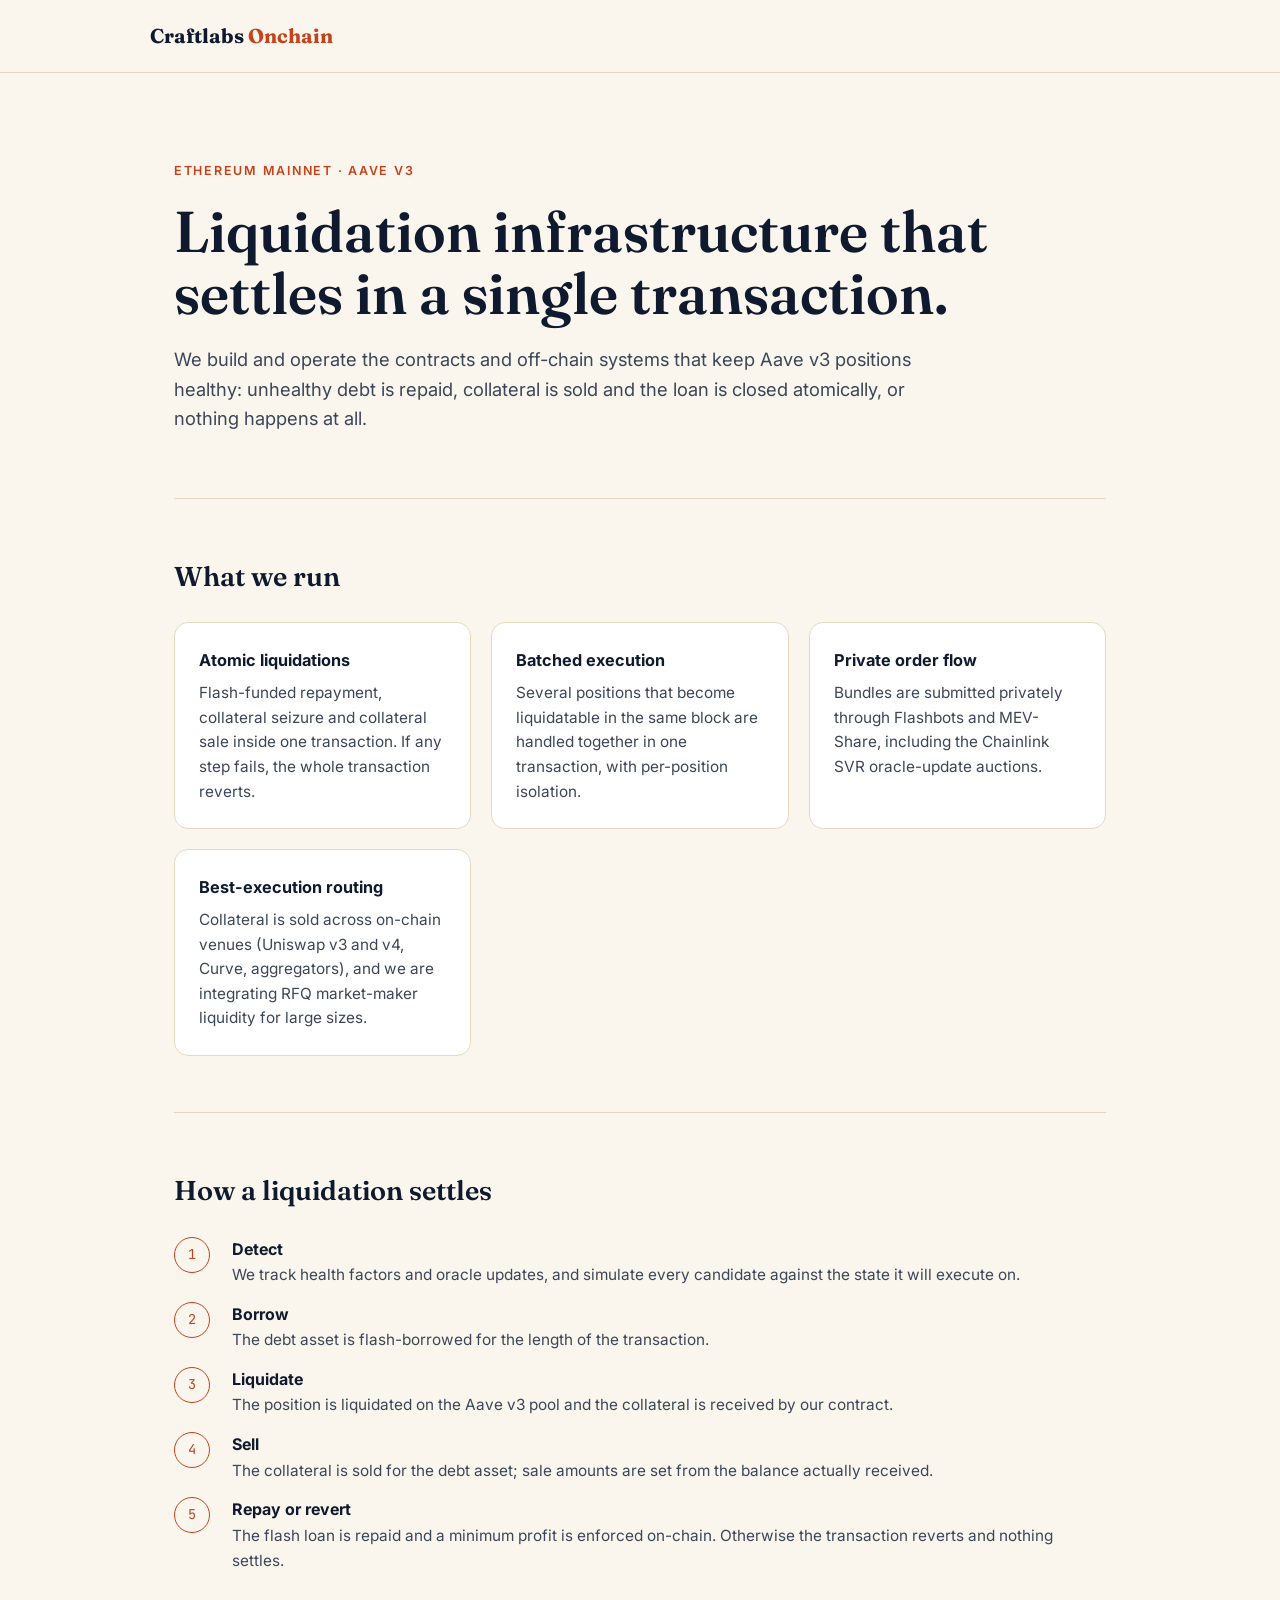
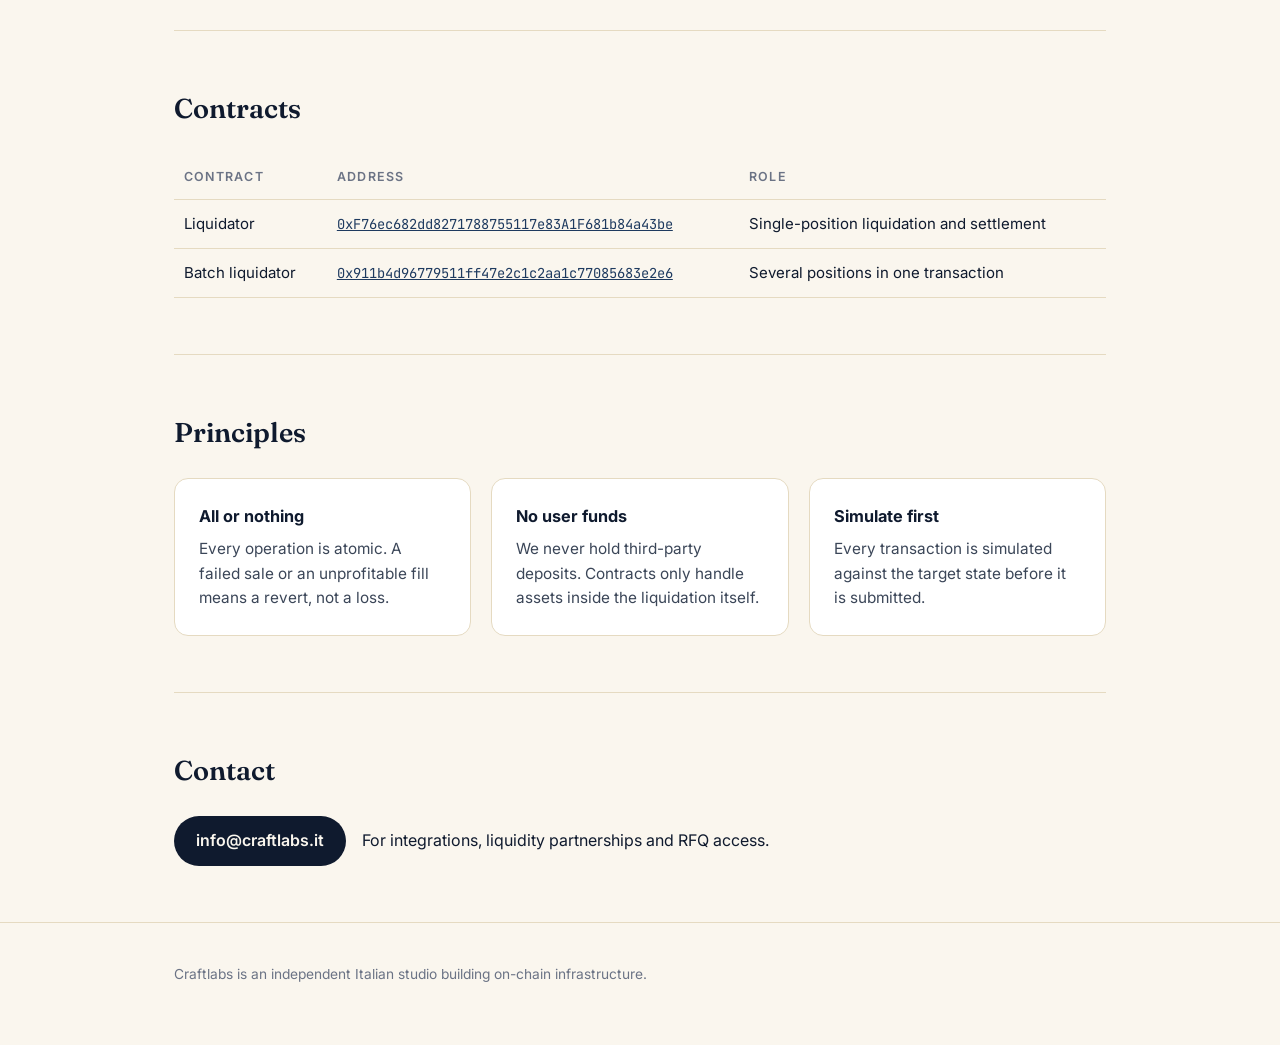
==== onchain.html @ bedc3680 "Craftlabs Onchain: sito dedicato all'infrastruttura di liquidazione Aave v3 Co-Authored-By: Claude O" ====
<!DOCTYPE html>
<html lang="en">
<head>
<meta charset="UTF-8">
<meta name="viewport" content="width=device-width, initial-scale=1.0">
<title>Craftlabs Onchain — Liquidation infrastructure on Ethereum</title>
<meta name="description" content="Craftlabs Onchain builds and operates atomic liquidation infrastructure for Aave v3 on Ethereum mainnet.">
<link rel="icon" type="image/svg+xml" href="data:image/svg+xml,<svg xmlns='http://www.w3.org/2000/svg' viewBox='0 0 100 100'><rect width='100' height='100' rx='22' fill='%230F1A2E'/></svg>">
<link rel="preconnect" href="https://fonts.googleapis.com">
<link rel="preconnect" href="https://fonts.gstatic.com" crossorigin>
<link href="https://fonts.googleapis.com/css2?family=Fraunces:opsz,wght@9..144,400;9..144,600;9..144,700&family=Inter:wght@400;500;600&family=JetBrains+Mono:wght@400;500&display=swap" rel="stylesheet">
<style>
  :root {
    --bg: #FAF6EE; --bg-soft: #F2EAD7; --surface: #FFFFFF; --ink: #0F1A2E; --ink-soft: #3B4658;
    --muted: #6B7385; --rust: #C5421B; --navy: #1E3A5F; --line: #E5DAC1;
    --serif: 'Fraunces', Georgia, serif; --sans: 'Inter', -apple-system, 'Segoe UI', sans-serif;
    --mono: 'JetBrains Mono', ui-monospace, monospace;
  }
  @media (prefers-color-scheme: dark) {
    :root:not([data-theme="light"]) {
      --bg: #0D1422; --bg-soft: #131C2E; --surface: #172236; --ink: #F2ECE0; --ink-soft: #C9C2B4;
      --muted: #8E97A8; --rust: #E2683F; --navy: #8FB0D9; --line: #26324A;
    }
  }
  :root[data-theme="dark"] {
    --bg: #0D1422; --bg-soft: #131C2E; --surface: #172236; --ink: #F2ECE0; --ink-soft: #C9C2B4;
    --muted: #8E97A8; --rust: #E2683F; --navy: #8FB0D9; --line: #26324A;
  }
  * { box-sizing: border-box; }
  body { margin: 0; background: var(--bg); color: var(--ink); font-family: var(--sans); line-height: 1.6; }
  a { color: var(--navy); }
  a:focus-visible { outline: 2px solid var(--rust); outline-offset: 3px; }
  .wrap { max-width: 980px; margin: 0 auto; padding: 0 24px; }
  header { border-bottom: 1px solid var(--line); }
  .bar { display: flex; justify-content: space-between; align-items: center; padding: 20px 0; }
  .brand { font-family: var(--serif); font-weight: 700; font-size: 1.25rem; color: var(--ink); text-decoration: none; }
  .brand span { color: var(--rust); }
  .bar a.home { font-size: .9rem; color: var(--muted); text-decoration: none; }
  .hero { padding: 88px 0 64px; display: grid; gap: 20px; }
  .eyebrow { font-size: .78rem; letter-spacing: .14em; text-transform: uppercase; color: var(--rust); font-weight: 600; }
  h1 { font-family: var(--serif); font-weight: 600; font-size: clamp(2.2rem, 5vw, 3.6rem); line-height: 1.08; margin: 0; text-wrap: balance; }
  .lede { font-size: 1.15rem; color: var(--ink-soft); max-width: 62ch; margin: 0; }
  section { padding: 56px 0; border-top: 1px solid var(--line); }
  h2 { font-family: var(--serif); font-weight: 600; font-size: 1.7rem; margin: 0 0 24px; text-wrap: balance; }
  .grid { display: grid; grid-template-columns: repeat(auto-fit, minmax(260px, 1fr)); gap: 20px; }
  .card { background: var(--surface); border: 1px solid var(--line); border-radius: 14px; padding: 24px; }
  .card h3 { font-size: 1.02rem; margin: 0 0 8px; }
  .card p { margin: 0; color: var(--ink-soft); font-size: .96rem; }
  .flow { display: grid; gap: 14px; counter-reset: step; }
  .flow li { list-style: none; display: grid; grid-template-columns: 44px 1fr; gap: 14px; align-items: start; }
  .flow li::before { counter-increment: step; content: counter(step); font-family: var(--mono); font-size: .85rem;
    width: 34px; height: 34px; border-radius: 50%; border: 1px solid var(--rust); color: var(--rust);
    display: grid; place-items: center; }
  .flow { padding: 0; margin: 0; }
  .flow strong { display: block; }
  .flow span { color: var(--ink-soft); font-size: .96rem; }
  .table-wrap { overflow-x: auto; }
  table { width: 100%; border-collapse: collapse; font-size: .94rem; }
  th, td { text-align: left; padding: 12px 10px; border-bottom: 1px solid var(--line); vertical-align: top; }
  th { font-size: .78rem; letter-spacing: .1em; text-transform: uppercase; color: var(--muted); font-weight: 600; }
  code { font-family: var(--mono); font-size: .86rem; word-break: break-all; }
  .contact { display: flex; flex-wrap: wrap; gap: 16px; align-items: center; }
  .btn { display: inline-block; background: var(--ink); color: var(--bg); padding: 12px 22px; border-radius: 999px;
    text-decoration: none; font-weight: 600; }
  footer { padding: 40px 0 60px; color: var(--muted); font-size: .86rem; border-top: 1px solid var(--line); }
</style>
</head>
<body>
<header>
  <div class="wrap bar">
    <a class="brand" href="/">Craftlabs<span> Onchain</span></a>
  </div>
</header>

<main class="wrap">
  <div class="hero">
    <div class="eyebrow">Ethereum mainnet · Aave v3</div>
    <h1>Liquidation infrastructure that settles in a single transaction.</h1>
    <p class="lede">We build and operate the contracts and off-chain systems that keep Aave v3 positions healthy: unhealthy debt is repaid, collateral is sold and the loan is closed atomically, or nothing happens at all.</p>
  </div>

  <section>
    <h2>What we run</h2>
    <div class="grid">
      <div class="card">
        <h3>Atomic liquidations</h3>
        <p>Flash-funded repayment, collateral seizure and collateral sale inside one transaction. If any step fails, the whole transaction reverts.</p>
      </div>
      <div class="card">
        <h3>Batched execution</h3>
        <p>Several positions that become liquidatable in the same block are handled together in one transaction, with per-position isolation.</p>
      </div>
      <div class="card">
        <h3>Private order flow</h3>
        <p>Bundles are submitted privately through Flashbots and MEV-Share, including the Chainlink SVR oracle-update auctions.</p>
      </div>
      <div class="card">
        <h3>Best-execution routing</h3>
        <p>Collateral is sold across on-chain venues (Uniswap v3 and v4, Curve, aggregators), and we are integrating RFQ market-maker liquidity for large sizes.</p>
      </div>
    </div>
  </section>

  <section>
    <h2>How a liquidation settles</h2>
    <ol class="flow">
      <li><div><strong>Detect</strong><span>We track health factors and oracle updates, and simulate every candidate against the state it will execute on.</span></div></li>
      <li><div><strong>Borrow</strong><span>The debt asset is flash-borrowed for the length of the transaction.</span></div></li>
      <li><div><strong>Liquidate</strong><span>The position is liquidated on the Aave v3 pool and the collateral is received by our contract.</span></div></li>
      <li><div><strong>Sell</strong><span>The collateral is sold for the debt asset; sale amounts are set from the balance actually received.</span></div></li>
      <li><div><strong>Repay or revert</strong><span>The flash loan is repaid and a minimum profit is enforced on-chain. Otherwise the transaction reverts and nothing settles.</span></div></li>
    </ol>
  </section>

  <section>
    <h2>Contracts</h2>
    <div class="table-wrap">
      <table>
        <thead><tr><th>Contract</th><th>Address</th><th>Role</th></tr></thead>
        <tbody>
          <tr><td>Liquidator</td><td><a href="https://etherscan.io/address/0xF76ec682dd8271788755117e83A1F681b84a43be"><code>0xF76ec682dd8271788755117e83A1F681b84a43be</code></a></td><td>Single-position liquidation and settlement</td></tr>
          <tr><td>Batch liquidator</td><td><a href="https://etherscan.io/address/0x911b4d96779511ff47e2c1c2aa1c77085683e2e6"><code>0x911b4d96779511ff47e2c1c2aa1c77085683e2e6</code></a></td><td>Several positions in one transaction</td></tr>
        </tbody>
      </table>
    </div>
  </section>

  <section>
    <h2>Principles</h2>
    <div class="grid">
      <div class="card"><h3>All or nothing</h3><p>Every operation is atomic. A failed sale or an unprofitable fill means a revert, not a loss.</p></div>
      <div class="card"><h3>No user funds</h3><p>We never hold third-party deposits. Contracts only handle assets inside the liquidation itself.</p></div>
      <div class="card"><h3>Simulate first</h3><p>Every transaction is simulated against the target state before it is submitted.</p></div>
    </div>
  </section>

  <section>
    <h2>Contact</h2>
    <div class="contact">
      <a class="btn" href="mailto:info@craftlabs.it">info@craftlabs.it</a>
      <span>For integrations, liquidity partnerships and RFQ access.</span>
    </div>
  </section>
</main>

<footer>
  <div class="wrap">Craftlabs is an independent Italian studio building on-chain infrastructure.</div>
</footer>
</body>
</html>
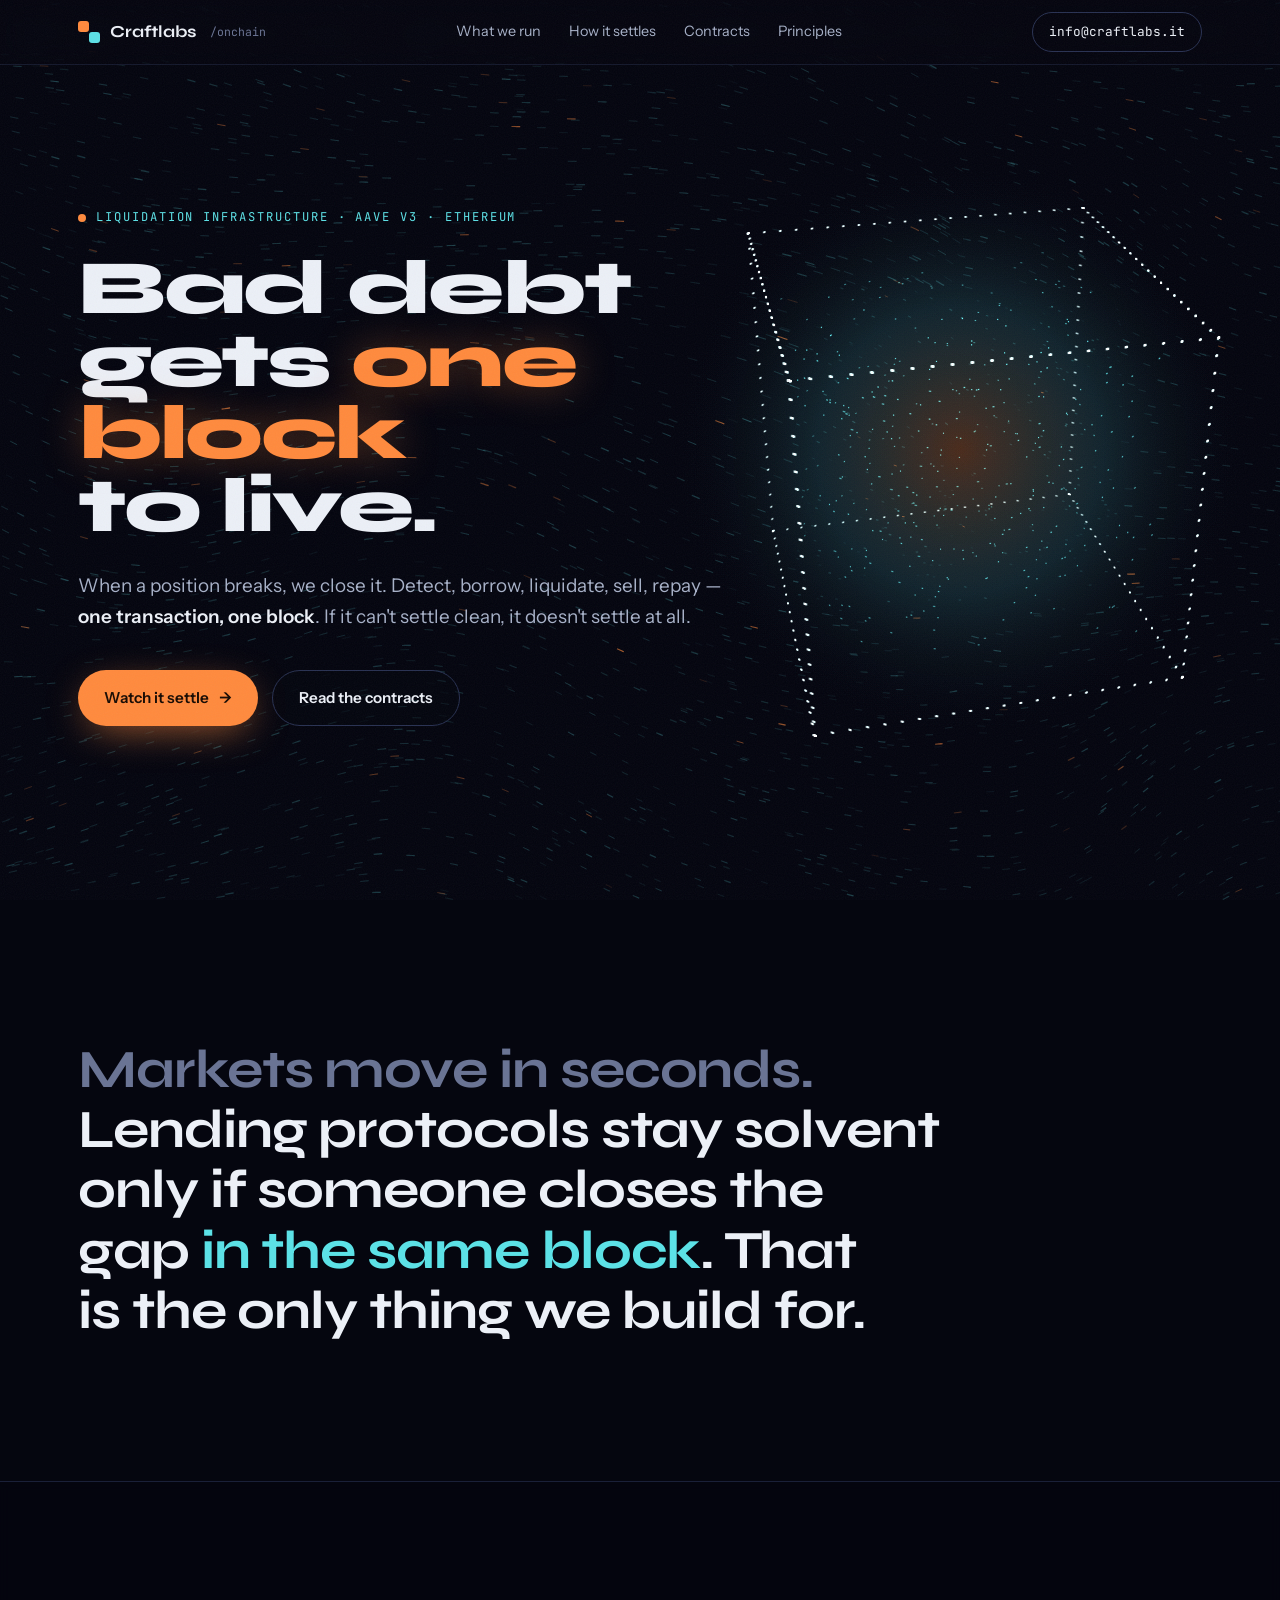
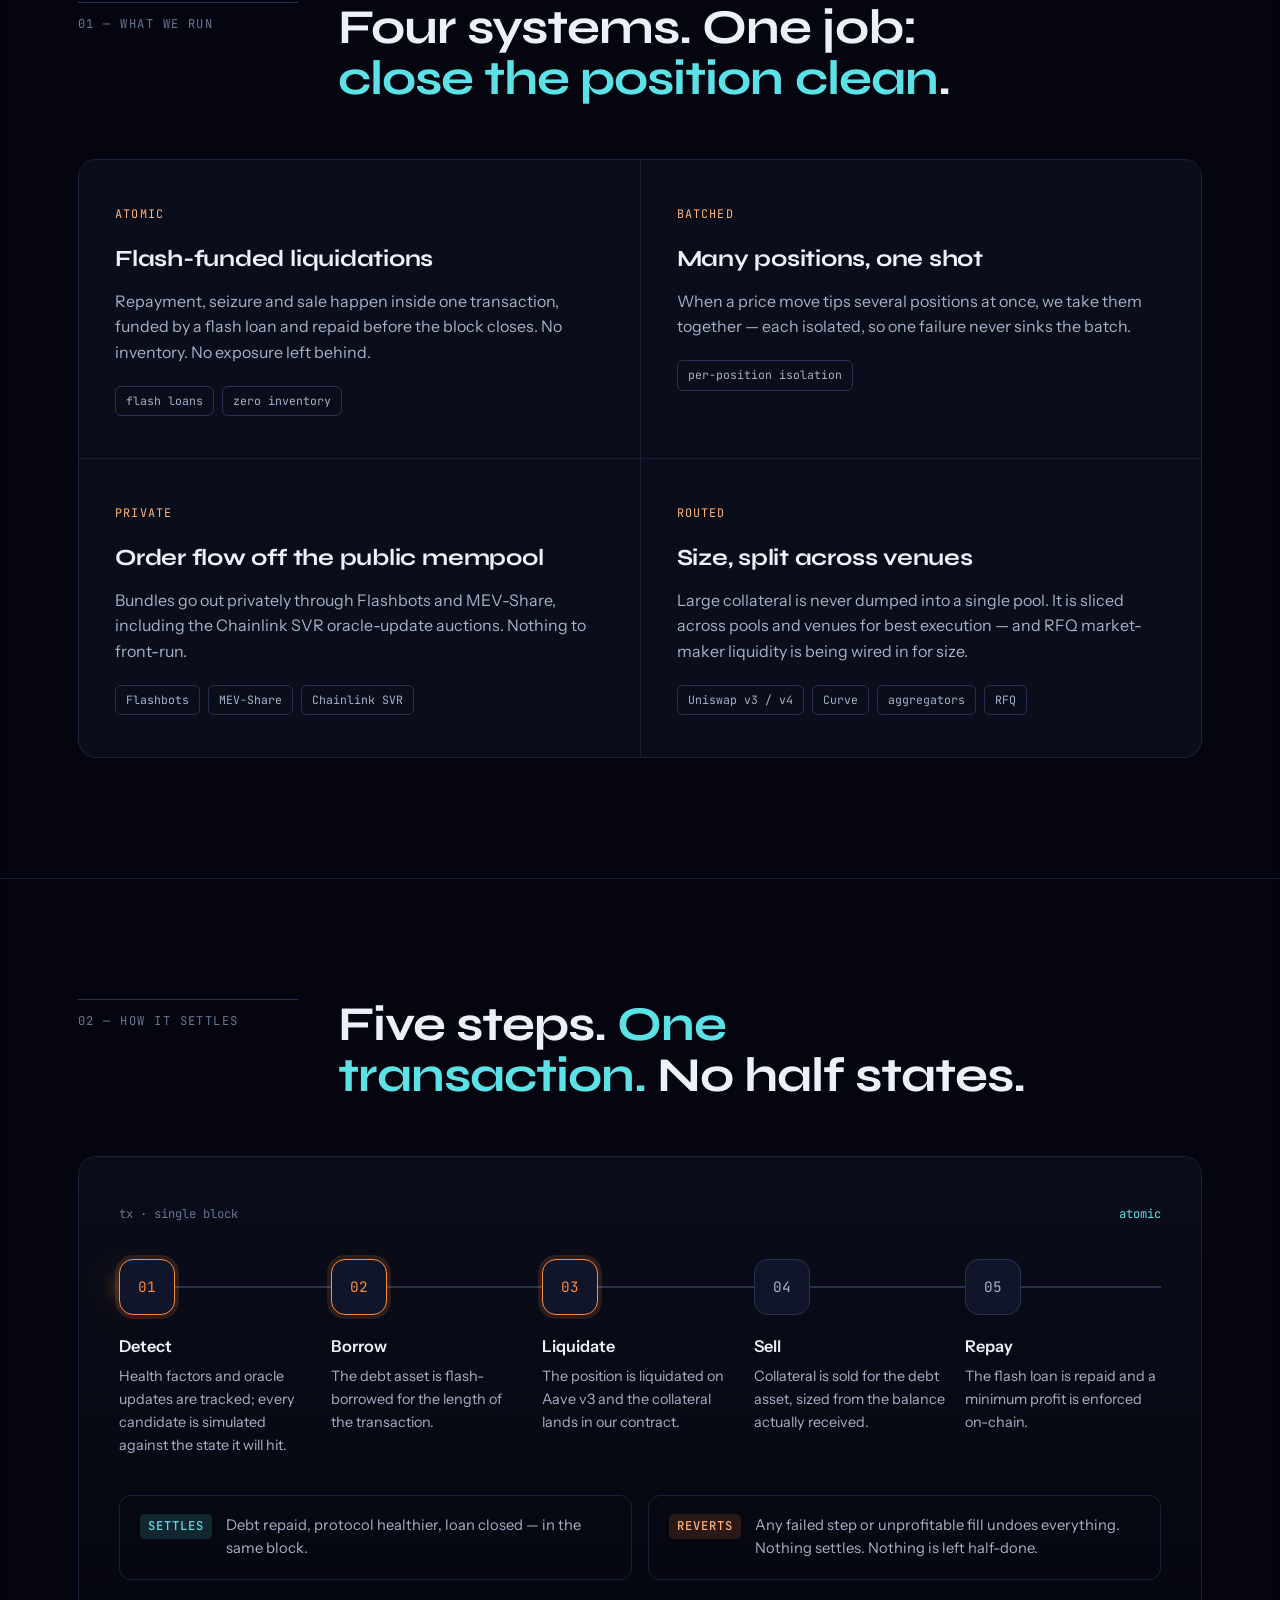
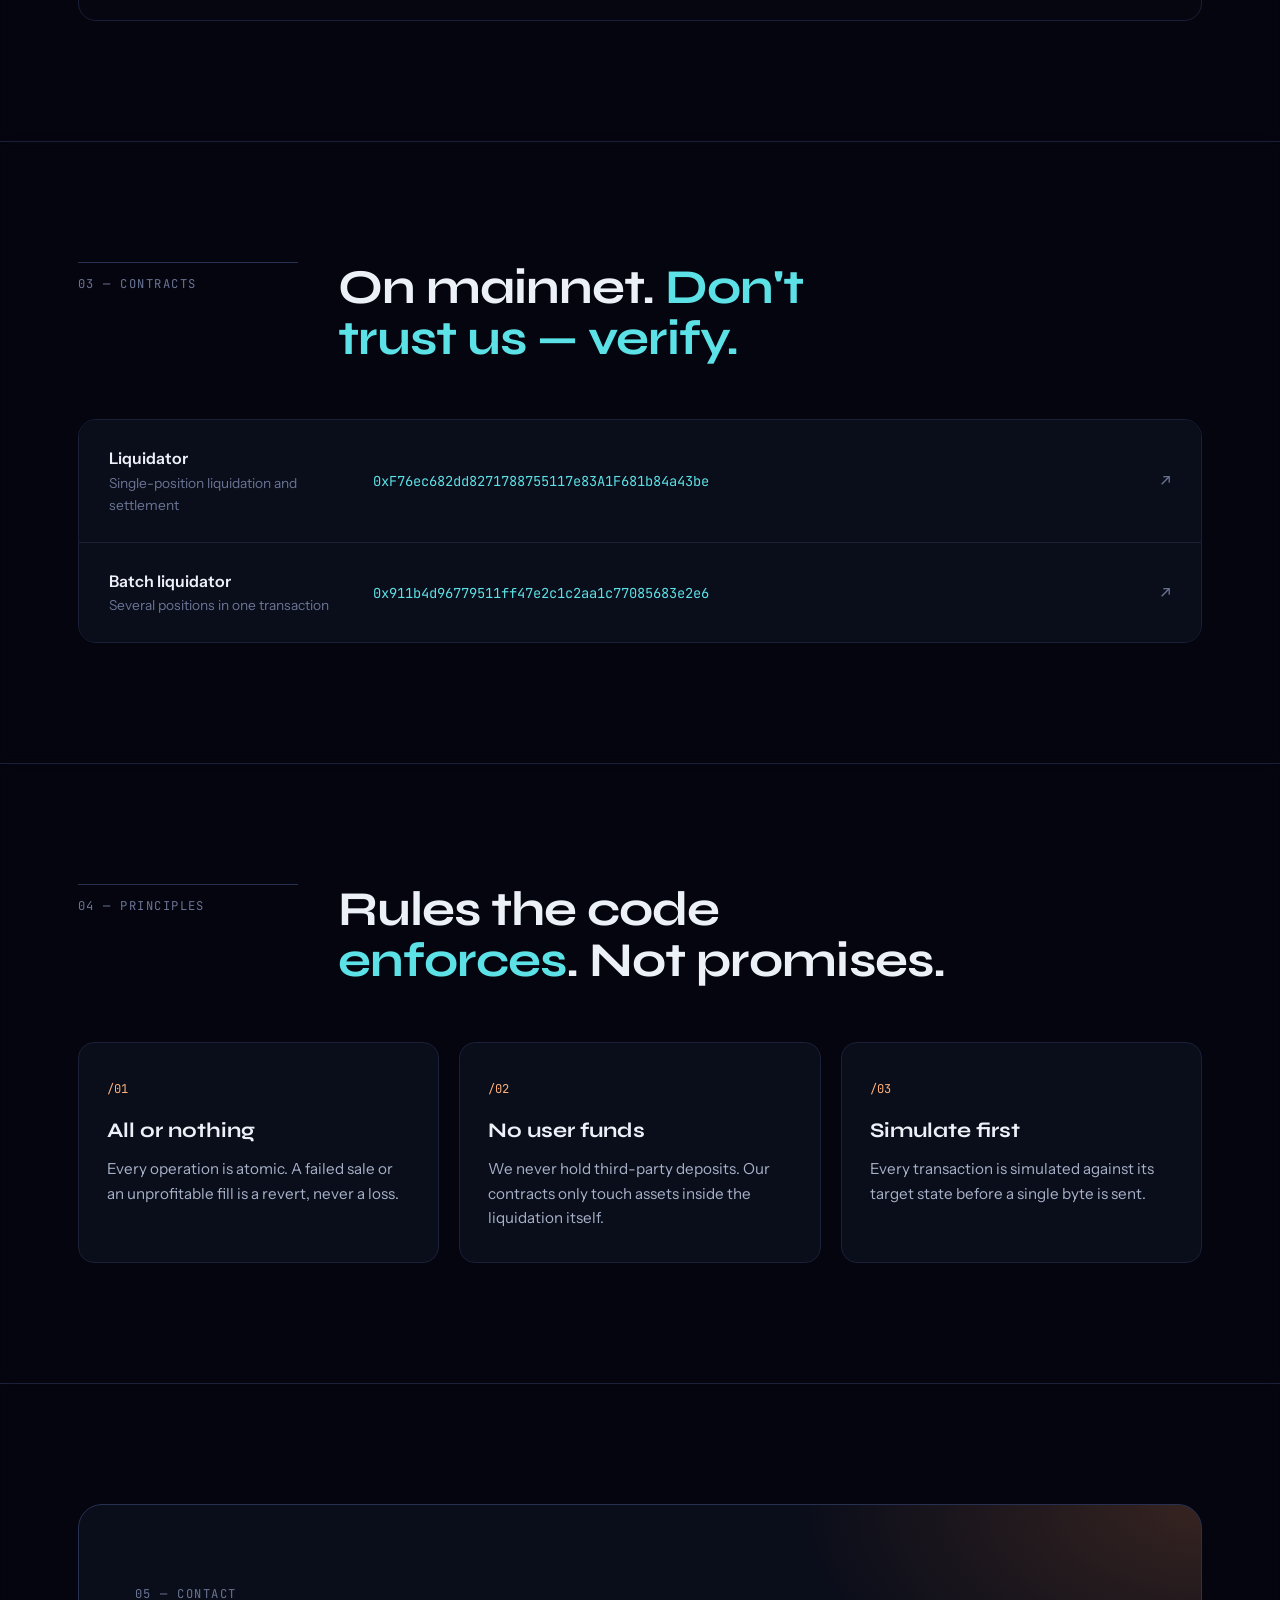
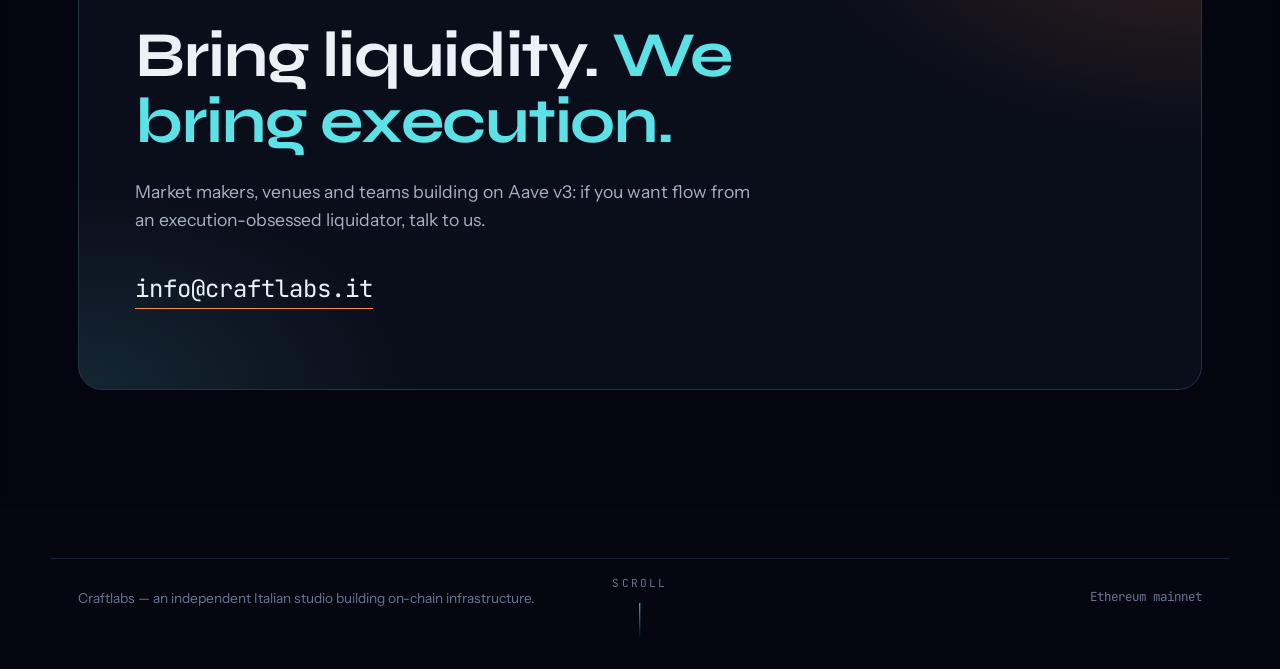
==== commit f5d9b5b4: "Craftlabs Onchain: new animated landing (particle flow into block, live Ethereum head, cursor and sc" ====
--- a/onchain.html
+++ b/onchain.html
@@ -3,148 +3,451 @@
 <head>
 <meta charset="UTF-8">
 <meta name="viewport" content="width=device-width, initial-scale=1.0">
-<title>Craftlabs Onchain — Liquidation infrastructure on Ethereum</title>
-<meta name="description" content="Craftlabs Onchain builds and operates atomic liquidation infrastructure for Aave v3 on Ethereum mainnet.">
-<link rel="icon" type="image/svg+xml" href="data:image/svg+xml,<svg xmlns='http://www.w3.org/2000/svg' viewBox='0 0 100 100'><rect width='100' height='100' rx='22' fill='%230F1A2E'/></svg>">
+<title>Craftlabs Onchain</title>
+<meta name="description" content="Atomic liquidation infrastructure for Aave v3 on Ethereum. Detect, borrow, liquidate, sell, repay: one transaction, one block.">
+<link rel="icon" type="image/svg+xml" href="data:image/svg+xml,<svg xmlns='http://www.w3.org/2000/svg' viewBox='0 0 100 100'><rect width='100' height='100' rx='20' fill='%2305060F'/><rect x='22' y='22' width='24' height='24' rx='4' fill='%23FF8A3D'/><rect x='54' y='54' width='24' height='24' rx='4' fill='%235CE1E6'/></svg>">
 <link rel="preconnect" href="https://fonts.googleapis.com">
 <link rel="preconnect" href="https://fonts.gstatic.com" crossorigin>
-<link href="https://fonts.googleapis.com/css2?family=Fraunces:opsz,wght@9..144,400;9..144,600;9..144,700&family=Inter:wght@400;500;600&family=JetBrains+Mono:wght@400;500&display=swap" rel="stylesheet">
+<link href="https://fonts.googleapis.com/css2?family=Syne:wght@600;700;800&family=Instrument+Sans:wght@400;500;600&family=JetBrains+Mono:wght@400;500&display=swap" rel="stylesheet">
 <style>
   :root {
-    --bg: #FAF6EE; --bg-soft: #F2EAD7; --surface: #FFFFFF; --ink: #0F1A2E; --ink-soft: #3B4658;
-    --muted: #6B7385; --rust: #C5421B; --navy: #1E3A5F; --line: #E5DAC1;
-    --serif: 'Fraunces', Georgia, serif; --sans: 'Inter', -apple-system, 'Segoe UI', sans-serif;
-    --mono: 'JetBrains Mono', ui-monospace, monospace;
-  }
-  @media (prefers-color-scheme: dark) {
-    :root:not([data-theme="light"]) {
-      --bg: #0D1422; --bg-soft: #131C2E; --surface: #172236; --ink: #F2ECE0; --ink-soft: #C9C2B4;
-      --muted: #8E97A8; --rust: #E2683F; --navy: #8FB0D9; --line: #26324A;
-    }
-  }
-  :root[data-theme="dark"] {
-    --bg: #0D1422; --bg-soft: #131C2E; --surface: #172236; --ink: #F2ECE0; --ink-soft: #C9C2B4;
-    --muted: #8E97A8; --rust: #E2683F; --navy: #8FB0D9; --line: #26324A;
+    --bg: #05060F; --bg-2: #0A0D1A; --surface: #10152A; --line: #1A2038; --line-2: #283152;
+    --ink: #ECF0F7; --ink-2: #A7B1C8; --muted: #6A7494;
+    --heat: #FF8A3D; --heat-2: #FFB27A; --cold: #5CE1E6;
+    --display: 'Syne', 'Arial Black', sans-serif;
+    --body: 'Instrument Sans', 'Helvetica Neue', Arial, sans-serif;
+    --mono: 'JetBrains Mono', ui-monospace, 'SF Mono', monospace;
   }
   * { box-sizing: border-box; }
-  body { margin: 0; background: var(--bg); color: var(--ink); font-family: var(--sans); line-height: 1.6; }
-  a { color: var(--navy); }
-  a:focus-visible { outline: 2px solid var(--rust); outline-offset: 3px; }
-  .wrap { max-width: 980px; margin: 0 auto; padding: 0 24px; }
-  header { border-bottom: 1px solid var(--line); }
-  .bar { display: flex; justify-content: space-between; align-items: center; padding: 20px 0; }
-  .brand { font-family: var(--serif); font-weight: 700; font-size: 1.25rem; color: var(--ink); text-decoration: none; }
-  .brand span { color: var(--rust); }
-  .bar a.home { font-size: .9rem; color: var(--muted); text-decoration: none; }
-  .hero { padding: 88px 0 64px; display: grid; gap: 20px; }
-  .eyebrow { font-size: .78rem; letter-spacing: .14em; text-transform: uppercase; color: var(--rust); font-weight: 600; }
-  h1 { font-family: var(--serif); font-weight: 600; font-size: clamp(2.2rem, 5vw, 3.6rem); line-height: 1.08; margin: 0; text-wrap: balance; }
-  .lede { font-size: 1.15rem; color: var(--ink-soft); max-width: 62ch; margin: 0; }
-  section { padding: 56px 0; border-top: 1px solid var(--line); }
-  h2 { font-family: var(--serif); font-weight: 600; font-size: 1.7rem; margin: 0 0 24px; text-wrap: balance; }
-  .grid { display: grid; grid-template-columns: repeat(auto-fit, minmax(260px, 1fr)); gap: 20px; }
-  .card { background: var(--surface); border: 1px solid var(--line); border-radius: 14px; padding: 24px; }
-  .card h3 { font-size: 1.02rem; margin: 0 0 8px; }
-  .card p { margin: 0; color: var(--ink-soft); font-size: .96rem; }
-  .flow { display: grid; gap: 14px; counter-reset: step; }
-  .flow li { list-style: none; display: grid; grid-template-columns: 44px 1fr; gap: 14px; align-items: start; }
-  .flow li::before { counter-increment: step; content: counter(step); font-family: var(--mono); font-size: .85rem;
-    width: 34px; height: 34px; border-radius: 50%; border: 1px solid var(--rust); color: var(--rust);
-    display: grid; place-items: center; }
-  .flow { padding: 0; margin: 0; }
-  .flow strong { display: block; }
-  .flow span { color: var(--ink-soft); font-size: .96rem; }
-  .table-wrap { overflow-x: auto; }
-  table { width: 100%; border-collapse: collapse; font-size: .94rem; }
-  th, td { text-align: left; padding: 12px 10px; border-bottom: 1px solid var(--line); vertical-align: top; }
-  th { font-size: .78rem; letter-spacing: .1em; text-transform: uppercase; color: var(--muted); font-weight: 600; }
-  code { font-family: var(--mono); font-size: .86rem; word-break: break-all; }
-  .contact { display: flex; flex-wrap: wrap; gap: 16px; align-items: center; }
-  .btn { display: inline-block; background: var(--ink); color: var(--bg); padding: 12px 22px; border-radius: 999px;
-    text-decoration: none; font-weight: 600; }
-  footer { padding: 40px 0 60px; color: var(--muted); font-size: .86rem; border-top: 1px solid var(--line); }
+  html { scroll-behavior: smooth; }
+  body { margin: 0; background: var(--bg); color: var(--ink); font-family: var(--body); line-height: 1.6; -webkit-font-smoothing: antialiased; overflow-x: hidden; }
+  a { color: inherit; }
+  a:focus-visible { outline: 2px solid var(--heat); outline-offset: 3px; border-radius: 4px; }
+  ::selection { background: var(--heat); color: var(--bg); }
+  body::before { content: ""; position: fixed; inset: 0; pointer-events: none; z-index: 60; opacity: .05;
+    background-image: url("data:image/svg+xml,<svg xmlns='http://www.w3.org/2000/svg' width='160' height='160'><filter id='n'><feTurbulence type='fractalNoise' baseFrequency='.9' numOctaves='2' stitchTiles='stitch'/></filter><rect width='100%' height='100%' filter='url(%23n)'/></svg>"); }
+
+  /* the field lives behind the whole page */
+  #field { position: fixed; inset: 0; width: 100vw; height: 100vh; z-index: 0; display: block; }
+  .page { position: relative; z-index: 2; }
+  .wrap { max-width: 1180px; margin: 0 auto; padding: 0 28px; }
+
+  nav { position: fixed; top: 0; left: 0; right: 0; z-index: 40; backdrop-filter: blur(14px); -webkit-backdrop-filter: blur(14px);
+    background: color-mix(in srgb, var(--bg) 60%, transparent); border-bottom: 1px solid color-mix(in srgb, var(--line) 70%, transparent); }
+  .nav-in { display: flex; align-items: center; justify-content: space-between; height: 64px; }
+  .brand { display: flex; align-items: center; gap: 10px; text-decoration: none; font-family: var(--display); font-weight: 700; font-size: 1.05rem; }
+  .brand-mark { width: 22px; height: 22px; position: relative; }
+  .brand-mark i { position: absolute; width: 11px; height: 11px; border-radius: 3px; }
+  .brand-mark i:first-child { left: 0; top: 0; background: var(--heat); }
+  .brand-mark i:last-child { right: 0; bottom: 0; background: var(--cold); }
+  .brand small { font-family: var(--mono); font-weight: 400; font-size: .72rem; color: var(--muted); margin-left: 4px; }
+  .nav-links { display: flex; gap: 28px; font-size: .9rem; color: var(--ink-2); }
+  .nav-links a { text-decoration: none; transition: color .2s; }
+  .nav-links a:hover { color: var(--ink); }
+  .nav-cta { font-family: var(--mono); font-size: .8rem; text-decoration: none; padding: 9px 16px; border: 1px solid var(--line-2); border-radius: 999px; transition: border-color .2s, background .2s; }
+  .nav-cta:hover { border-color: var(--heat); background: color-mix(in srgb, var(--heat) 10%, transparent); }
+
+  /* hero */
+  .hero { min-height: 100vh; display: flex; align-items: center; padding: 120px 0 90px; }
+  .hero > .wrap { width: 100%; }
+  .hero-in { max-width: 700px; }
+  .eyebrow { display: inline-flex; align-items: center; gap: 10px; font-family: var(--mono); font-size: .76rem; letter-spacing: .16em; text-transform: uppercase; color: var(--cold); }
+  .pulse { width: 8px; height: 8px; border-radius: 50%; background: var(--heat); animation: pulse 2s infinite; }
+  @keyframes pulse { 0% { box-shadow: 0 0 0 0 rgba(255,138,61,.7); } 70% { box-shadow: 0 0 0 10px rgba(255,138,61,0); } 100% { box-shadow: 0 0 0 0 rgba(255,138,61,0); } }
+  h1 { font-family: var(--display); font-weight: 800; font-size: clamp(2.6rem, 6vw, 5.3rem); line-height: .95; letter-spacing: -.03em; margin: 22px 0 28px; text-wrap: balance; }
+  h1 .heat { color: var(--heat); text-shadow: 0 0 40px rgba(255,138,61,.35); }
+  .lede { font-size: 1.18rem; color: var(--ink-2); max-width: 52ch; margin: 0 0 38px; }
+  .lede b { color: var(--ink); font-weight: 600; }
+  .hero-actions { display: flex; flex-wrap: wrap; gap: 14px; }
+  .btn { display: inline-flex; align-items: center; gap: 10px; padding: 15px 26px; border-radius: 999px; font-weight: 600; text-decoration: none; font-size: .95rem; transition: transform .2s, box-shadow .2s, border-color .2s; }
+  .btn-heat { background: var(--heat); color: #170A02; box-shadow: 0 10px 40px -12px rgba(255,138,61,.8); }
+  .btn-heat:hover { transform: translateY(-2px); box-shadow: 0 18px 54px -12px var(--heat); }
+  .btn-ghost { border: 1px solid var(--line-2); color: var(--ink); background: color-mix(in srgb, var(--bg) 50%, transparent); }
+  .btn-ghost:hover { border-color: var(--cold); }
+  .head-block { margin-top: 46px; display: inline-flex; gap: 16px; align-items: center; font-family: var(--mono); font-size: .8rem; color: var(--muted);
+    padding: 10px 16px; border: 1px solid var(--line); border-radius: 10px; background: color-mix(in srgb, var(--bg-2) 75%, transparent); }
+  .head-block b { color: var(--cold); font-weight: 500; font-variant-numeric: tabular-nums; }
+  .head-block[hidden] { display: none; }
+  .scroll-hint { position: absolute; bottom: 30px; left: 50%; transform: translateX(-50%); font-family: var(--mono); font-size: .7rem; letter-spacing: .2em; color: var(--muted); text-transform: uppercase; }
+  .scroll-hint::after { content: ""; display: block; width: 1px; height: 36px; margin: 10px auto 0; background: linear-gradient(var(--cold), transparent); animation: drip 2s infinite; }
+  @keyframes drip { 0% { transform: scaleY(0); transform-origin: top; } 50% { transform: scaleY(1); transform-origin: top; } 51% { transform-origin: bottom; } 100% { transform: scaleY(0); transform-origin: bottom; } }
+
+  .reveal { opacity: 0; transform: translateY(18px); animation: rise .9s cubic-bezier(.2,.7,.2,1) forwards; }
+  .d1 { animation-delay: .2s; } .d2 { animation-delay: .4s; } .d3 { animation-delay: .6s; } .d4 { animation-delay: .8s; } .d5 { animation-delay: 1s; }
+  @keyframes rise { to { opacity: 1; transform: none; } }
+
+  /* statement band */
+  .statement { padding: 140px 0; }
+  .statement p { font-family: var(--display); font-weight: 700; font-size: clamp(1.8rem, 4.2vw, 3.6rem); line-height: 1.12; letter-spacing: -.02em; margin: 0; max-width: 22ch; text-wrap: balance; }
+  .statement p span { color: var(--muted); }
+  .statement p em { font-style: normal; color: var(--cold); }
+
+  section { padding: 120px 0; }
+  .panel { background: color-mix(in srgb, var(--bg) 82%, transparent); backdrop-filter: blur(6px); -webkit-backdrop-filter: blur(6px); border-top: 1px solid var(--line); }
+  .sec-head { display: grid; grid-template-columns: 220px 1fr; gap: 40px; margin-bottom: 56px; align-items: start; }
+  .sec-tag { font-family: var(--mono); font-size: .76rem; letter-spacing: .12em; text-transform: uppercase; color: var(--muted); padding-top: 12px; border-top: 1px solid var(--line-2); }
+  h2 { font-family: var(--display); font-weight: 700; font-size: clamp(1.9rem, 3.8vw, 3.2rem); line-height: 1.04; letter-spacing: -.02em; margin: 0; text-wrap: balance; }
+  h2 em { font-style: normal; color: var(--cold); }
+
+  .caps { display: grid; grid-template-columns: repeat(2, 1fr); gap: 1px; background: var(--line); border: 1px solid var(--line); border-radius: 18px; overflow: hidden; }
+  .cap { position: relative; background: var(--bg-2); padding: 40px 36px 42px; overflow: hidden; transform-style: preserve-3d; transition: background .35s; }
+  .cap::before { content: ""; position: absolute; width: 380px; height: 380px; border-radius: 50%; left: var(--mx, 50%); top: var(--my, 50%); transform: translate(-50%, -50%);
+    background: radial-gradient(circle, rgba(92,225,230,.14), transparent 65%); opacity: 0; transition: opacity .35s; pointer-events: none; }
+  .cap:hover::before { opacity: 1; }
+  .cap-k { font-family: var(--mono); font-size: .74rem; color: var(--heat-2); letter-spacing: .1em; }
+  .cap h3 { font-family: var(--display); font-weight: 700; font-size: 1.45rem; margin: 14px 0 12px; letter-spacing: -.01em; }
+  .cap p { margin: 0; color: var(--ink-2); max-width: 46ch; }
+  .chips { display: flex; flex-wrap: wrap; gap: 8px; margin-top: 20px; }
+  .chip { font-family: var(--mono); font-size: .72rem; padding: 5px 10px; border-radius: 6px; border: 1px solid var(--line-2); color: var(--ink-2); }
+
+  .anatomy { border: 1px solid var(--line); border-radius: 18px; background: linear-gradient(180deg, var(--bg-2), var(--bg)); padding: 48px 40px 40px; overflow: hidden; }
+  .block-frame { font-family: var(--mono); font-size: .76rem; color: var(--muted); display: flex; justify-content: space-between; margin-bottom: 34px; }
+  .block-frame span:last-child { color: var(--cold); }
+  .track { position: relative; display: grid; grid-template-columns: repeat(5, 1fr); gap: 16px; }
+  .track::before { content: ""; position: absolute; left: 0; right: 0; top: 27px; height: 2px; background: var(--line-2); }
+  .runner { position: absolute; top: 22px; left: 0; width: 12px; height: 12px; border-radius: 50%; background: var(--heat); box-shadow: 0 0 18px var(--heat), 0 0 40px var(--heat); animation: run 6s cubic-bezier(.55,.05,.45,.95) infinite; }
+  @keyframes run { 0% { left: 0; opacity: 0; } 6% { opacity: 1; } 88% { left: calc(100% - 12px); opacity: 1; } 100% { left: calc(100% - 12px); opacity: 0; } }
+  .step { position: relative; z-index: 1; }
+  .node { width: 56px; height: 56px; border-radius: 14px; display: grid; place-items: center; background: var(--surface); border: 1px solid var(--line-2); font-family: var(--mono); font-size: .9rem; color: var(--ink-2); margin-bottom: 18px; transition: border-color .3s, color .3s, box-shadow .3s; }
+  .step.lit .node { border-color: var(--heat); color: var(--heat); box-shadow: 0 0 0 4px rgba(255,138,61,.14); }
+  .step h4 { margin: 0 0 6px; font-size: 1.02rem; font-weight: 600; }
+  .step p { margin: 0; font-size: .9rem; color: var(--ink-2); }
+  .outcome { margin-top: 38px; display: grid; grid-template-columns: 1fr 1fr; gap: 16px; }
+  .out { border-radius: 12px; padding: 18px 20px; border: 1px solid var(--line); font-size: .92rem; color: var(--ink-2); display: flex; gap: 14px; align-items: flex-start; }
+  .out b { font-family: var(--mono); font-weight: 500; font-size: .76rem; letter-spacing: .08em; text-transform: uppercase; padding: 3px 8px; border-radius: 5px; white-space: nowrap; }
+  .out.ok b { background: rgba(92,225,230,.14); color: var(--cold); }
+  .out.rv b { background: rgba(255,138,61,.14); color: var(--heat-2); }
+
+  .contracts { border: 1px solid var(--line); border-radius: 18px; overflow: hidden; }
+  .contract { display: grid; grid-template-columns: 240px 1fr auto; gap: 24px; align-items: center; padding: 26px 30px; border-bottom: 1px solid var(--line); background: var(--bg-2); transition: background .25s; text-decoration: none; }
+  .contract:last-child { border-bottom: 0; }
+  .contract:hover { background: var(--surface); }
+  .contract .name { font-weight: 600; }
+  .contract .name small { display: block; color: var(--muted); font-weight: 400; font-size: .86rem; }
+  .addr { font-family: var(--mono); font-size: .86rem; color: var(--cold); word-break: break-all; }
+  .arrow { font-family: var(--mono); color: var(--muted); transition: transform .25s, color .25s; }
+  .contract:hover .arrow { transform: translate(3px, -3px); color: var(--heat); }
+
+  .principles { display: grid; grid-template-columns: repeat(3, 1fr); gap: 20px; }
+  .pr { padding: 32px 28px; border-radius: 16px; border: 1px solid var(--line); background: var(--bg-2); transition: transform .3s, border-color .3s; }
+  .pr:hover { transform: translateY(-4px); border-color: var(--line-2); }
+  .pr .num { font-family: var(--mono); font-size: .76rem; color: var(--heat-2); }
+  .pr h3 { font-family: var(--display); font-size: 1.3rem; margin: 14px 0 10px; }
+  .pr p { margin: 0; color: var(--ink-2); font-size: .95rem; }
+
+  .contact { border-radius: 24px; padding: 80px 56px; position: relative; overflow: hidden; border: 1px solid var(--line-2);
+    background: radial-gradient(ellipse 60% 80% at 100% 0%, rgba(255,138,61,.18), transparent 60%), radial-gradient(ellipse 50% 70% at 0% 100%, rgba(92,225,230,.12), transparent 60%), var(--bg-2); }
+  .contact h2 { font-size: clamp(2.2rem, 5vw, 4rem); max-width: 15ch; }
+  .contact p { color: var(--ink-2); max-width: 52ch; margin: 22px 0 36px; font-size: 1.1rem; }
+  .mail { font-family: var(--mono); font-size: clamp(1rem, 2.4vw, 1.5rem); text-decoration: none; border-bottom: 1px solid var(--heat); padding-bottom: 4px; }
+  .mail:hover { color: var(--heat-2); }
+
+  footer { padding: 48px 0 60px; color: var(--muted); font-size: .86rem; background: var(--bg); }
+  .foot { display: flex; justify-content: space-between; flex-wrap: wrap; gap: 16px; border-top: 1px solid var(--line); padding-top: 28px; }
+  .foot span:last-child { font-family: var(--mono); font-size: .78rem; }
+
+  .sr { opacity: 0; transform: translateY(28px); transition: opacity .9s cubic-bezier(.2,.7,.2,1), transform .9s cubic-bezier(.2,.7,.2,1); }
+  .sr.in { opacity: 1; transform: none; }
+
+  @media (max-width: 900px) {
+    .nav-links { display: none; }
+    .sec-head { grid-template-columns: 1fr; gap: 16px; }
+    .caps, .outcome, .principles { grid-template-columns: 1fr; }
+    .track { grid-template-columns: 1fr; gap: 26px; }
+    .track::before, .runner { display: none; }
+    .contract { grid-template-columns: 1fr; gap: 8px; }
+    .arrow { display: none; }
+    .contact { padding: 52px 28px; }
+    section, .statement { padding: 90px 0; }
+  }
+  @media (prefers-reduced-motion: reduce) {
+    *, *::before, *::after { animation: none !important; transition: none !important; }
+    .reveal, .sr { opacity: 1; transform: none; }
+  }
 </style>
 </head>
 <body>
-<header>
-  <div class="wrap bar">
-    <a class="brand" href="/">Craftlabs<span> Onchain</span></a>
+<canvas id="field" aria-hidden="true"></canvas>
+
+<nav>
+  <div class="wrap nav-in">
+    <a class="brand" href="/" aria-label="Craftlabs Onchain home"><span class="brand-mark" aria-hidden="true"><i></i><i></i></span>Craftlabs<small>/onchain</small></a>
+    <div class="nav-links">
+      <a href="#run">What we run</a>
+      <a href="#anatomy">How it settles</a>
+      <a href="#contracts">Contracts</a>
+      <a href="#principles">Principles</a>
+    </div>
+    <a class="nav-cta" href="mailto:info@craftlabs.it">info@craftlabs.it</a>
   </div>
-</header>
-
-<main class="wrap">
-  <div class="hero">
-    <div class="eyebrow">Ethereum mainnet · Aave v3</div>
-    <h1>Liquidation infrastructure that settles in a single transaction.</h1>
-    <p class="lede">We build and operate the contracts and off-chain systems that keep Aave v3 positions healthy: unhealthy debt is repaid, collateral is sold and the loan is closed atomically, or nothing happens at all.</p>
+</nav>
+
+<div class="page">
+  <header class="hero">
+    <div class="wrap">
+      <div class="hero-in">
+        <div class="eyebrow reveal d1"><span class="pulse"></span>Liquidation infrastructure · Aave v3 · Ethereum</div>
+        <h1 class="reveal d2">Bad debt gets <span class="heat">one block</span> to live.</h1>
+        <p class="lede reveal d3">When a position breaks, we close it. Detect, borrow, liquidate, sell, repay — <b>one transaction, one block</b>. If it can't settle clean, it doesn't settle at all.</p>
+        <div class="hero-actions reveal d4">
+          <a class="btn btn-heat" href="#anatomy">Watch it settle <span aria-hidden="true">→</span></a>
+          <a class="btn btn-ghost" href="#contracts">Read the contracts</a>
+        </div>
+        <div class="head-block reveal d5" id="head" hidden><span>Ethereum head</span><b id="head-num">—</b><span id="head-age"></span></div>
+      </div>
+    </div>
+    <div class="scroll-hint" aria-hidden="true">scroll</div>
+  </header>
+
+  <div class="statement">
+    <div class="wrap sr">
+      <p><span>Markets move in seconds.</span> Lending protocols stay solvent only if someone closes the gap <em>in the same block</em>. That is the only thing we build for.</p>
+    </div>
   </div>
 
-  <section>
-    <h2>What we run</h2>
-    <div class="grid">
-      <div class="card">
-        <h3>Atomic liquidations</h3>
-        <p>Flash-funded repayment, collateral seizure and collateral sale inside one transaction. If any step fails, the whole transaction reverts.</p>
-      </div>
-      <div class="card">
-        <h3>Batched execution</h3>
-        <p>Several positions that become liquidatable in the same block are handled together in one transaction, with per-position isolation.</p>
-      </div>
-      <div class="card">
-        <h3>Private order flow</h3>
-        <p>Bundles are submitted privately through Flashbots and MEV-Share, including the Chainlink SVR oracle-update auctions.</p>
-      </div>
-      <div class="card">
-        <h3>Best-execution routing</h3>
-        <p>Collateral is sold across on-chain venues (Uniswap v3 and v4, Curve, aggregators), and we are integrating RFQ market-maker liquidity for large sizes.</p>
+  <section id="run" class="panel">
+    <div class="wrap">
+      <div class="sec-head sr">
+        <div class="sec-tag">01 — What we run</div>
+        <h2>Four systems. One job: <em>close the position clean</em>.</h2>
+      </div>
+      <div class="caps sr">
+        <article class="cap">
+          <span class="cap-k">ATOMIC</span>
+          <h3>Flash-funded liquidations</h3>
+          <p>Repayment, seizure and sale happen inside one transaction, funded by a flash loan and repaid before the block closes. No inventory. No exposure left behind.</p>
+          <div class="chips"><span class="chip">flash loans</span><span class="chip">zero inventory</span></div>
+        </article>
+        <article class="cap">
+          <span class="cap-k">BATCHED</span>
+          <h3>Many positions, one shot</h3>
+          <p>When a price move tips several positions at once, we take them together — each isolated, so one failure never sinks the batch.</p>
+          <div class="chips"><span class="chip">per-position isolation</span></div>
+        </article>
+        <article class="cap">
+          <span class="cap-k">PRIVATE</span>
+          <h3>Order flow off the public mempool</h3>
+          <p>Bundles go out privately through Flashbots and MEV-Share, including the Chainlink SVR oracle-update auctions. Nothing to front-run.</p>
+          <div class="chips"><span class="chip">Flashbots</span><span class="chip">MEV-Share</span><span class="chip">Chainlink SVR</span></div>
+        </article>
+        <article class="cap">
+          <span class="cap-k">ROUTED</span>
+          <h3>Size, split across venues</h3>
+          <p>Large collateral is never dumped into a single pool. It is sliced across pools and venues for best execution — and RFQ market-maker liquidity is being wired in for size.</p>
+          <div class="chips"><span class="chip">Uniswap v3 / v4</span><span class="chip">Curve</span><span class="chip">aggregators</span><span class="chip">RFQ</span></div>
+        </article>
       </div>
     </div>
   </section>
 
-  <section>
-    <h2>How a liquidation settles</h2>
-    <ol class="flow">
-      <li><div><strong>Detect</strong><span>We track health factors and oracle updates, and simulate every candidate against the state it will execute on.</span></div></li>
-      <li><div><strong>Borrow</strong><span>The debt asset is flash-borrowed for the length of the transaction.</span></div></li>
-      <li><div><strong>Liquidate</strong><span>The position is liquidated on the Aave v3 pool and the collateral is received by our contract.</span></div></li>
-      <li><div><strong>Sell</strong><span>The collateral is sold for the debt asset; sale amounts are set from the balance actually received.</span></div></li>
-      <li><div><strong>Repay or revert</strong><span>The flash loan is repaid and a minimum profit is enforced on-chain. Otherwise the transaction reverts and nothing settles.</span></div></li>
-    </ol>
+  <section id="anatomy" class="panel">
+    <div class="wrap">
+      <div class="sec-head sr">
+        <div class="sec-tag">02 — How it settles</div>
+        <h2>Five steps. <em>One transaction.</em> No half states.</h2>
+      </div>
+      <div class="anatomy sr">
+        <div class="block-frame"><span>tx · single block</span><span id="anat-label">atomic</span></div>
+        <div class="track">
+          <span class="runner" aria-hidden="true"></span>
+          <div class="step"><div class="node">01</div><h4>Detect</h4><p>Health factors and oracle updates are tracked; every candidate is simulated against the state it will hit.</p></div>
+          <div class="step"><div class="node">02</div><h4>Borrow</h4><p>The debt asset is flash-borrowed for the length of the transaction.</p></div>
+          <div class="step"><div class="node">03</div><h4>Liquidate</h4><p>The position is liquidated on Aave v3 and the collateral lands in our contract.</p></div>
+          <div class="step"><div class="node">04</div><h4>Sell</h4><p>Collateral is sold for the debt asset, sized from the balance actually received.</p></div>
+          <div class="step"><div class="node">05</div><h4>Repay</h4><p>The flash loan is repaid and a minimum profit is enforced on-chain.</p></div>
+        </div>
+        <div class="outcome">
+          <div class="out ok"><b>Settles</b><span>Debt repaid, protocol healthier, loan closed — in the same block.</span></div>
+          <div class="out rv"><b>Reverts</b><span>Any failed step or unprofitable fill undoes everything. Nothing settles. Nothing is left half-done.</span></div>
+        </div>
+      </div>
+    </div>
   </section>
 
-  <section>
-    <h2>Contracts</h2>
-    <div class="table-wrap">
-      <table>
-        <thead><tr><th>Contract</th><th>Address</th><th>Role</th></tr></thead>
-        <tbody>
-          <tr><td>Liquidator</td><td><a href="https://etherscan.io/address/0xF76ec682dd8271788755117e83A1F681b84a43be"><code>0xF76ec682dd8271788755117e83A1F681b84a43be</code></a></td><td>Single-position liquidation and settlement</td></tr>
-          <tr><td>Batch liquidator</td><td><a href="https://etherscan.io/address/0x911b4d96779511ff47e2c1c2aa1c77085683e2e6"><code>0x911b4d96779511ff47e2c1c2aa1c77085683e2e6</code></a></td><td>Several positions in one transaction</td></tr>
-        </tbody>
-      </table>
+  <section id="contracts" class="panel">
+    <div class="wrap">
+      <div class="sec-head sr">
+        <div class="sec-tag">03 — Contracts</div>
+        <h2>On mainnet. <em>Don't trust us — verify.</em></h2>
+      </div>
+      <div class="contracts sr">
+        <a class="contract" href="https://etherscan.io/address/0xF76ec682dd8271788755117e83A1F681b84a43be" target="_blank" rel="noopener">
+          <span class="name">Liquidator<small>Single-position liquidation and settlement</small></span>
+          <span class="addr">0xF76ec682dd8271788755117e83A1F681b84a43be</span><span class="arrow" aria-hidden="true">↗</span>
+        </a>
+        <a class="contract" href="https://etherscan.io/address/0x911b4d96779511ff47e2c1c2aa1c77085683e2e6" target="_blank" rel="noopener">
+          <span class="name">Batch liquidator<small>Several positions in one transaction</small></span>
+          <span class="addr">0x911b4d96779511ff47e2c1c2aa1c77085683e2e6</span><span class="arrow" aria-hidden="true">↗</span>
+        </a>
+      </div>
     </div>
   </section>
 
-  <section>
-    <h2>Principles</h2>
-    <div class="grid">
-      <div class="card"><h3>All or nothing</h3><p>Every operation is atomic. A failed sale or an unprofitable fill means a revert, not a loss.</p></div>
-      <div class="card"><h3>No user funds</h3><p>We never hold third-party deposits. Contracts only handle assets inside the liquidation itself.</p></div>
-      <div class="card"><h3>Simulate first</h3><p>Every transaction is simulated against the target state before it is submitted.</p></div>
+  <section id="principles" class="panel">
+    <div class="wrap">
+      <div class="sec-head sr">
+        <div class="sec-tag">04 — Principles</div>
+        <h2>Rules the code <em>enforces</em>. Not promises.</h2>
+      </div>
+      <div class="principles sr">
+        <div class="pr"><span class="num">/01</span><h3>All or nothing</h3><p>Every operation is atomic. A failed sale or an unprofitable fill is a revert, never a loss.</p></div>
+        <div class="pr"><span class="num">/02</span><h3>No user funds</h3><p>We never hold third-party deposits. Our contracts only touch assets inside the liquidation itself.</p></div>
+        <div class="pr"><span class="num">/03</span><h3>Simulate first</h3><p>Every transaction is simulated against its target state before a single byte is sent.</p></div>
+      </div>
     </div>
   </section>
 
-  <section>
-    <h2>Contact</h2>
-    <div class="contact">
-      <a class="btn" href="mailto:info@craftlabs.it">info@craftlabs.it</a>
-      <span>For integrations, liquidity partnerships and RFQ access.</span>
+  <section id="contact" class="panel">
+    <div class="wrap">
+      <div class="contact sr">
+        <div class="sec-tag" style="border:0;padding:0;margin-bottom:18px">05 — Contact</div>
+        <h2>Bring liquidity. <em>We bring execution.</em></h2>
+        <p>Market makers, venues and teams building on Aave v3: if you want flow from an execution-obsessed liquidator, talk to us.</p>
+        <a class="mail" href="mailto:info@craftlabs.it">info@craftlabs.it</a>
+      </div>
     </div>
   </section>
-</main>
-
-<footer>
-  <div class="wrap">Craftlabs is an independent Italian studio building on-chain infrastructure.</div>
-</footer>
+
+  <footer>
+    <div class="wrap foot">
+      <span>Craftlabs — an independent Italian studio building on-chain infrastructure.</span>
+      <span>Ethereum mainnet</span>
+    </div>
+  </footer>
+</div>
+
+<script>
+(() => {
+  const reduce = matchMedia('(prefers-reduced-motion: reduce)').matches;
+  const cv = document.getElementById('field'), ctx = cv.getContext('2d');
+  let W, H, dpr, N, P = [], cube = [];
+  const mouse = { x: -9999, y: -9999, tx: 0, ty: 0, sx: 0, sy: 0 };
+  let scrollY = 0;
+
+  // value-noise for flowing strands
+  const perm = new Uint8Array(512); for (let i = 0; i < 256; i++) perm[i] = i;
+  for (let i = 255; i > 0; i--) { const j = (Math.random() * (i + 1)) | 0; [perm[i], perm[j]] = [perm[j], perm[i]]; }
+  for (let i = 0; i < 256; i++) perm[i + 256] = perm[i];
+  const fade = t => t * t * (3 - 2 * t);
+  const rnd = (x, y) => perm[(perm[x & 255] + y) & 511] / 255;
+  function noise(x, y) { const xi = Math.floor(x), yi = Math.floor(y), xf = x - xi, yf = y - yi;
+    const a = rnd(xi, yi), b = rnd(xi + 1, yi), c = rnd(xi, yi + 1), d = rnd(xi + 1, yi + 1), u = fade(xf), v = fade(yf);
+    return a + (b - a) * u + (c - a) * v + (a - b - c + d) * u * v; }
+
+  function center() { return { x: W > 900 ? W * .75 : W * .5, y: H * (W > 900 ? .5 : .36) }; }
+  function resize() {
+    dpr = Math.min(devicePixelRatio || 1, 2); W = innerWidth; H = innerHeight;
+    cv.width = W * dpr; cv.height = H * dpr; ctx.setTransform(dpr, 0, 0, dpr, 0, 0);
+    N = Math.round(Math.min(3200, W * H / 420));
+    P = []; for (let i = 0; i < N; i++) P.push(spawn(true));
+    // cube made of points: edges sampled
+    cube = []; const v = [-1, 1];
+    const corners = []; v.forEach(x => v.forEach(y => v.forEach(z => corners.push([x, y, z]))));
+    for (let i = 0; i < 8; i++) for (let j = i + 1; j < 8; j++) {
+      const a = corners[i], b = corners[j], diff = Math.abs(a[0]-b[0]) + Math.abs(a[1]-b[1]) + Math.abs(a[2]-b[2]);
+      if (diff !== 2) continue;
+      for (let k = 0; k <= 22; k++) { const t = k / 22; cube.push([a[0] + (b[0]-a[0]) * t, a[1] + (b[1]-a[1]) * t, a[2] + (b[2]-a[2]) * t, 1]); }
+    }
+    for (let i = 0; i < 420; i++) { // inner dust = transactions inside the block
+      cube.push([(Math.random()*2-1)*.85, (Math.random()*2-1)*.85, (Math.random()*2-1)*.85, 0]);
+    }
+  }
+  function spawn(anywhere) {
+    return { x: anywhere ? Math.random() * W : -20 - Math.random() * 120, y: Math.random() * H,
+      s: .6 + Math.random() * 1.5, a: .25 + Math.random() * .6, hot: Math.random() < .035, life: 0 };
+  }
+  let t = 0, rot = 0;
+  function frame() {
+    t += 1;
+    mouse.sx += (mouse.tx - mouse.sx) * .05; mouse.sy += (mouse.ty - mouse.sy) * .05;
+    const par = Math.min(1, scrollY / H);
+    const c = center(); c.x += mouse.sx * 26; c.y += mouse.sy * 18 - scrollY * .25;
+    const R = Math.min(W, H) * (W > 900 ? .2 : .22) * (1 - par * .25);
+
+    ctx.globalCompositeOperation = 'source-over';
+    ctx.fillStyle = 'rgba(5,6,15,0.075)'; ctx.fillRect(0, 0, W, H);
+    ctx.globalCompositeOperation = 'lighter';
+
+    // flowing strands converge toward the block
+    for (const p of P) {
+      const n = noise(p.x * .0035, p.y * .0035 + t * .004);
+      const ang = (n - .5) * 2.4;
+      let vx = Math.cos(ang) * 1.5 + 1.1, vy = Math.sin(ang) * 1.5;
+      const dx = c.x - p.x, dy = c.y - p.y, d = Math.hypot(dx, dy) || 1;
+      if (p.x < c.x) { const pull = Math.min(1, 220 / d) * .9; vx += dx / d * pull; vy += dy / d * pull * 1.3; }
+      // mouse repels
+      const mx = p.x - mouse.x, my = p.y - mouse.y, md = Math.hypot(mx, my);
+      if (md < 130) { const f = (130 - md) / 130 * 3.2; vx += mx / (md || 1) * f; vy += my / (md || 1) * f; }
+      const ox = p.x, oy = p.y; p.x += vx; p.y += vy; p.life++;
+      const inBlock = Math.abs(p.x - c.x) < R * .9 && Math.abs(p.y - c.y) < R * .9;
+      ctx.strokeStyle = p.hot ? `rgba(255,138,61,${p.a * .8})` : `rgba(92,225,230,${p.a * .32})`;
+      ctx.lineWidth = p.s * .6;
+      ctx.beginPath(); ctx.moveTo(ox, oy); ctx.lineTo(p.x, p.y); ctx.stroke();
+      if (inBlock || p.x > W + 20 || p.y < -40 || p.y > H + 40 || p.life > 900) Object.assign(p, spawn(false));
+    }
+
+    // the block: rotating point-cube that tilts toward the cursor
+    rot += .0045;
+    const ay = rot + mouse.sx * .6, ax = .5 + mouse.sy * .45 + par * .6;
+    const cy = Math.cos(ay), sy = Math.sin(ay), cx = Math.cos(ax), sx = Math.sin(ax);
+    for (const q of cube) {
+      let [x, y, z, edge] = q;
+      if (!edge) { x += Math.sin(t * .02 + y * 5) * .02; }
+      const x1 = x * cy - z * sy, z1 = x * sy + z * cy;
+      const y1 = y * cx - z1 * sx, z2 = y * sx + z1 * cx;
+      const persp = 7 / (7 + z2), px = c.x + x1 * R * persp, py = c.y + y1 * R * persp;
+      const depth = (z2 + 1.8) / 3.6;
+      ctx.fillStyle = edge ? `rgba(220,248,250,${.35 + .55 * (1 - depth)})` : `rgba(92,225,230,${.18 + .3 * (1 - depth)})`;
+      const s = edge ? 1.8 * persp : 1.1 * persp;
+      ctx.fillRect(px - s / 2, py - s / 2, s, s);
+    }
+    // core glow
+    const g = ctx.createRadialGradient(c.x, c.y, 0, c.x, c.y, R * 1.6);
+    g.addColorStop(0, 'rgba(255,138,61,0.10)'); g.addColorStop(.5, 'rgba(92,225,230,0.05)'); g.addColorStop(1, 'rgba(0,0,0,0)');
+    ctx.fillStyle = g; ctx.fillRect(c.x - R * 1.6, c.y - R * 1.6, R * 3.2, R * 3.2);
+    ctx.globalCompositeOperation = 'source-over';
+    if (!reduce) requestAnimationFrame(frame);
+  }
+  resize(); addEventListener('resize', resize);
+  addEventListener('pointermove', e => { mouse.x = e.clientX; mouse.y = e.clientY; mouse.tx = e.clientX / W * 2 - 1; mouse.ty = e.clientY / H * 2 - 1; });
+  addEventListener('pointerleave', () => { mouse.x = mouse.y = -9999; });
+  addEventListener('scroll', () => { scrollY = window.scrollY; }, { passive: true });
+  if (reduce) { for (let i = 0; i < 60; i++) frame(); } else requestAnimationFrame(frame);
+
+  // real Ethereum head — read-only public RPC; hidden if unreachable (no fake numbers)
+  const head = document.getElementById('head'), num = document.getElementById('head-num'), age = document.getElementById('head-age');
+  let lastTs = 0;
+  async function readHead() {
+    try {
+      const r = await fetch('https://ethereum-rpc.publicnode.com', { method: 'POST', headers: { 'Content-Type': 'application/json' },
+        body: JSON.stringify({ jsonrpc: '2.0', id: 1, method: 'eth_getBlockByNumber', params: ['latest', false] }) });
+      const j = await r.json(); if (!j.result) return;
+      num.textContent = '#' + parseInt(j.result.number, 16).toLocaleString('en-US');
+      lastTs = parseInt(j.result.timestamp, 16) * 1000; head.hidden = false;
+    } catch (e) {}
+  }
+  setInterval(() => { if (lastTs) age.textContent = Math.max(0, Math.round((Date.now() - lastTs) / 1000)) + 's ago'; }, 1000);
+  readHead(); setInterval(readHead, 12000);
+
+  // anatomy lights
+  const steps = [...document.querySelectorAll('.step')], label = document.getElementById('anat-label');
+  if (!reduce) { const start = performance.now();
+    (function loop(now) { const p = ((now - start) % 6000) / 6000, i = Math.floor(Math.min(.999, p / .88) * steps.length);
+      steps.forEach((s, k) => s.classList.toggle('lit', k <= i && p < .97)); label.textContent = p > .88 ? 'settled ✓' : 'atomic';
+      requestAnimationFrame(loop); })(start);
+  } else steps.forEach(s => s.classList.add('lit'));
+
+  // card glow + tilt
+  document.querySelectorAll('.cap').forEach(c => {
+    c.addEventListener('pointermove', e => { const r = c.getBoundingClientRect(), x = e.clientX - r.left, y = e.clientY - r.top;
+      c.style.setProperty('--mx', x + 'px'); c.style.setProperty('--my', y + 'px');
+      if (!reduce) c.style.transform = `perspective(900px) rotateX(${(y / r.height - .5) * -4}deg) rotateY(${(x / r.width - .5) * 4}deg)`; });
+    c.addEventListener('pointerleave', () => { c.style.transform = ''; });
+  });
+
+  const io = new IntersectionObserver(es => es.forEach(e => { if (e.isIntersecting) { e.target.classList.add('in'); io.unobserve(e.target); } }), { threshold: .12 });
+  document.querySelectorAll('.sr').forEach(el => io.observe(el));
+})();
+</script>
 </body>
 </html>
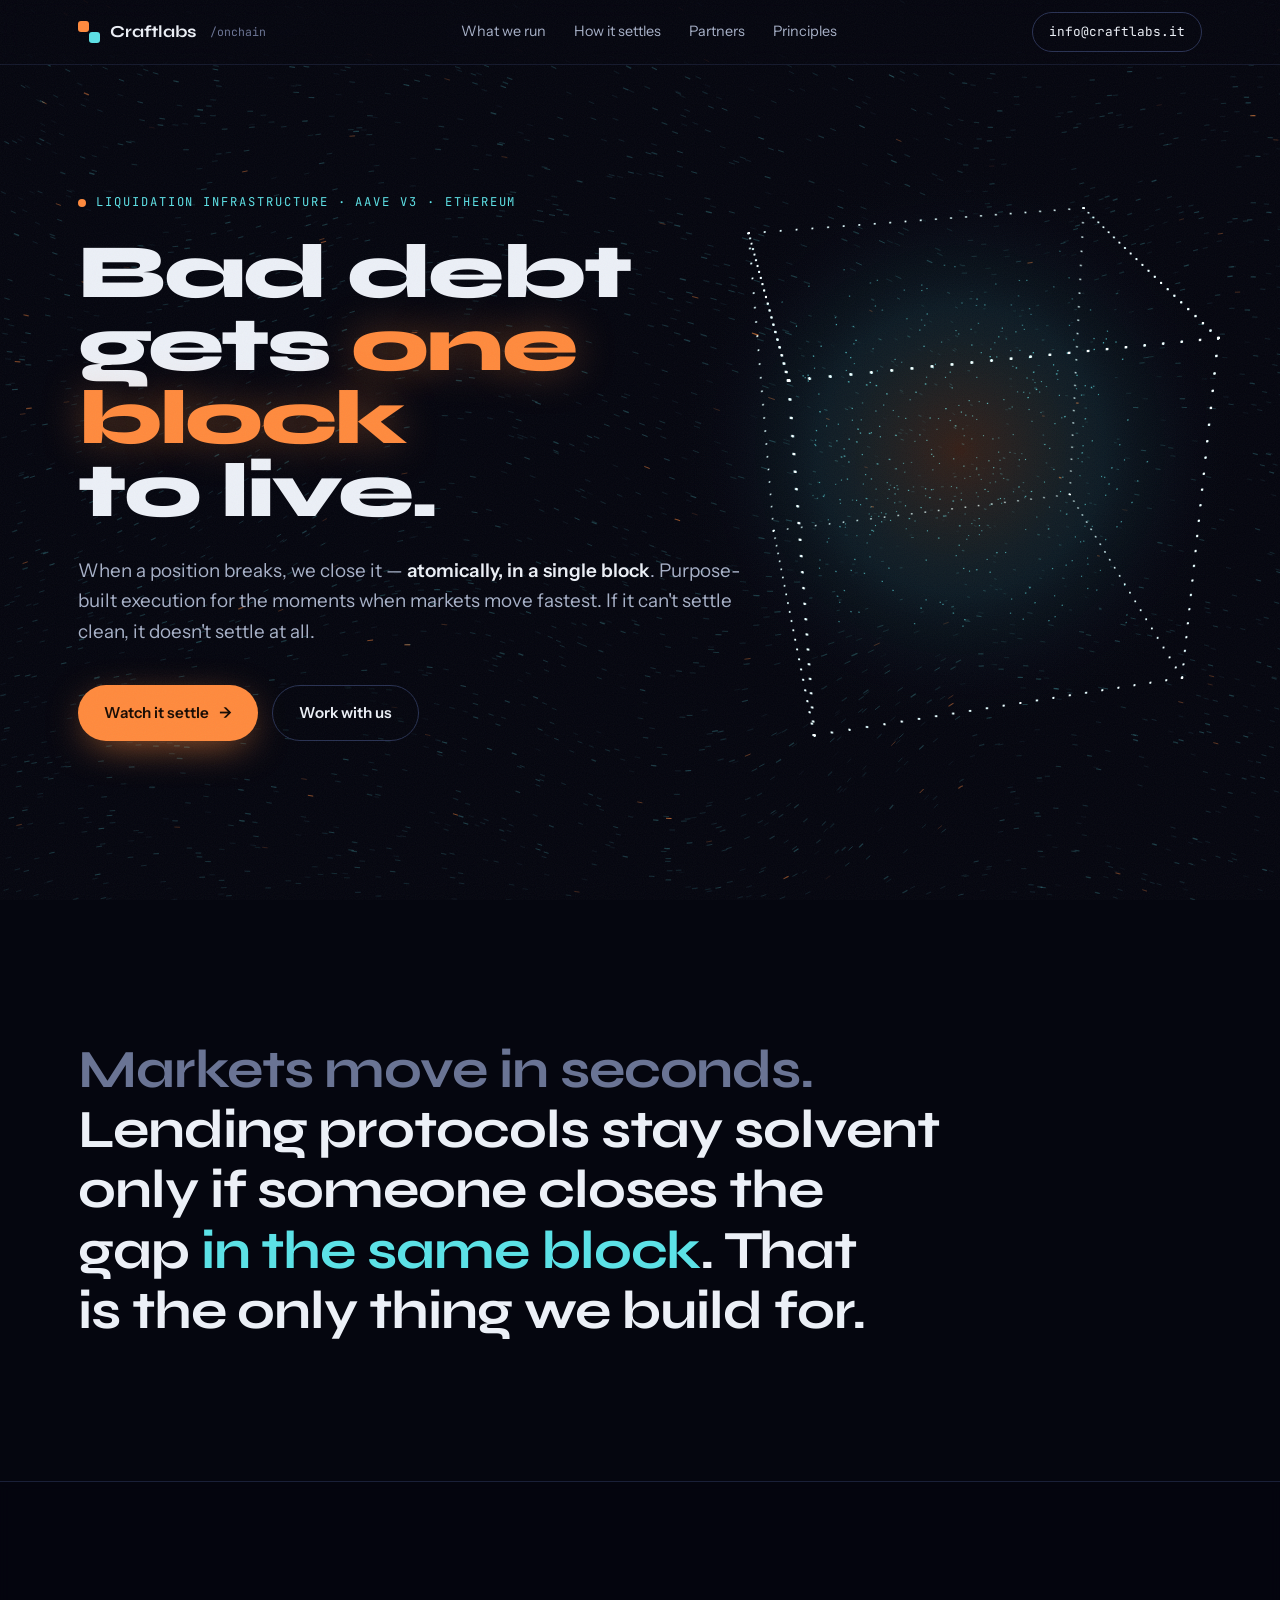
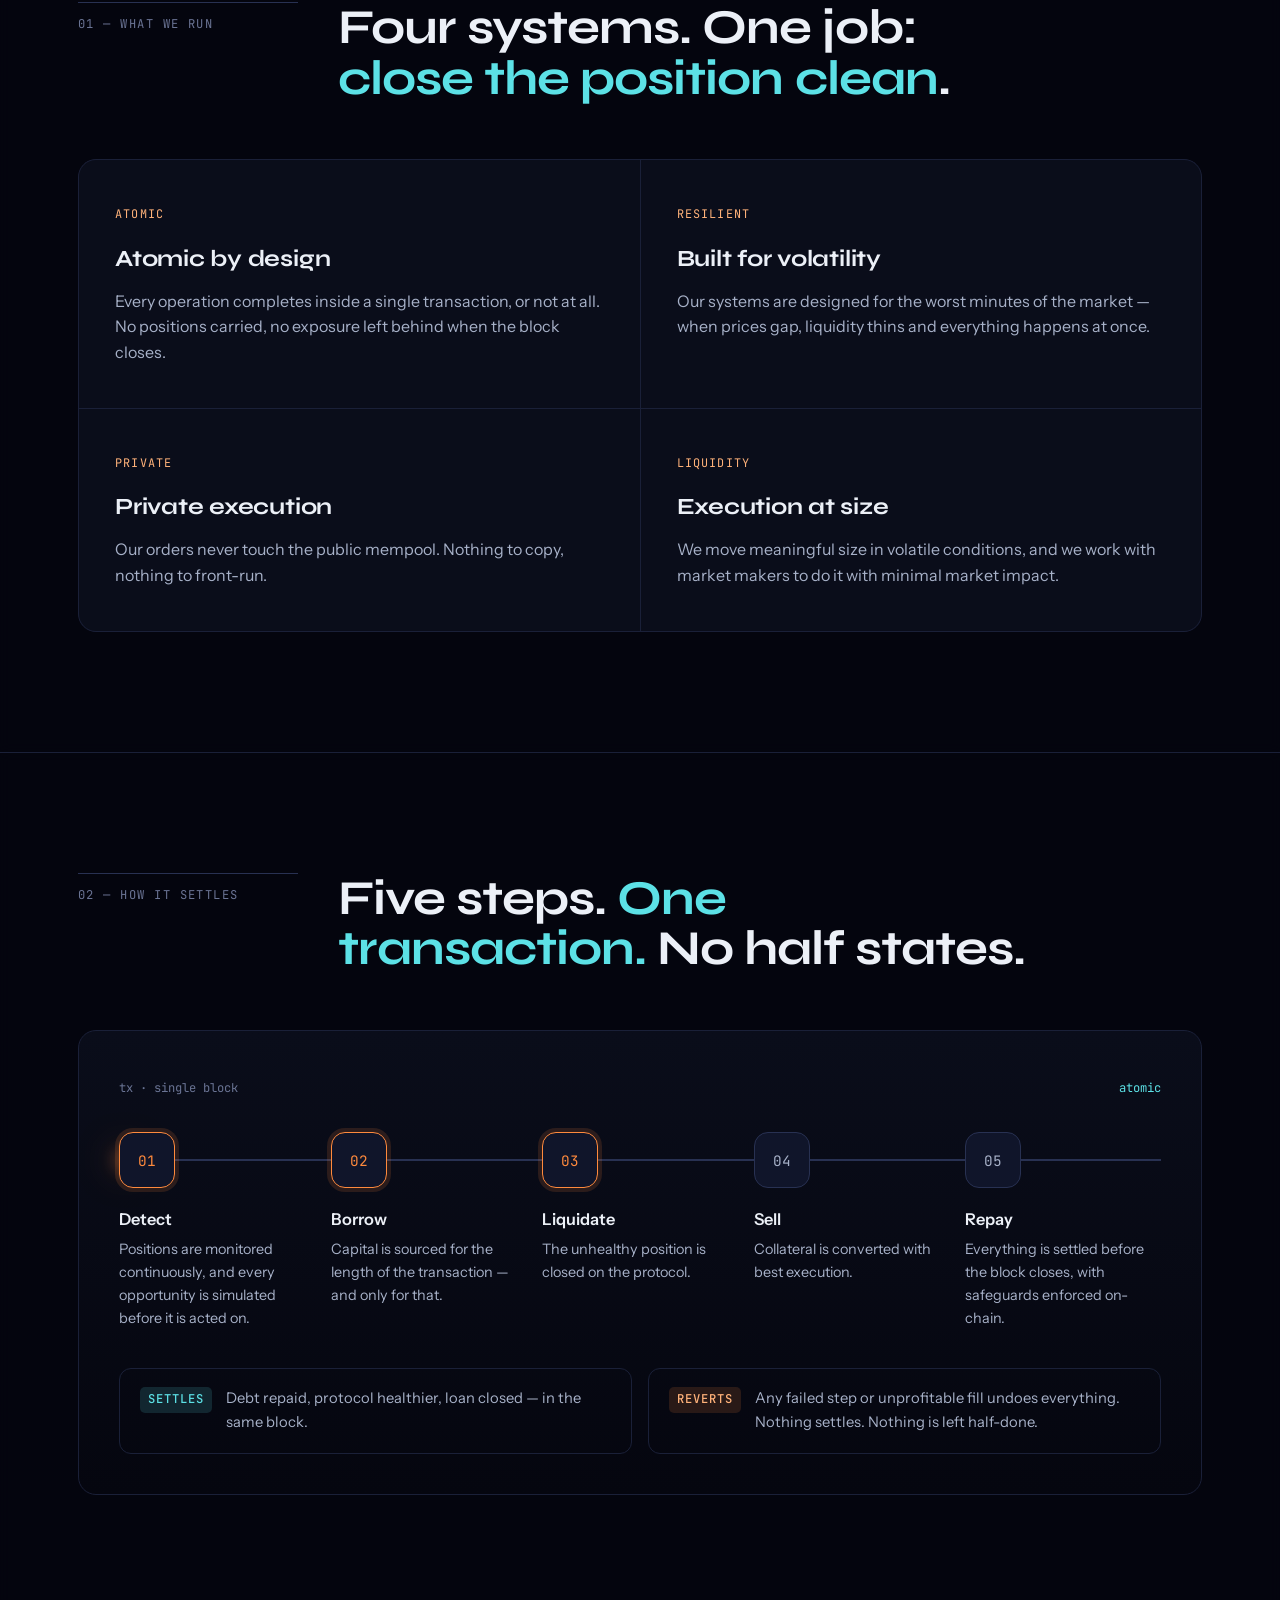
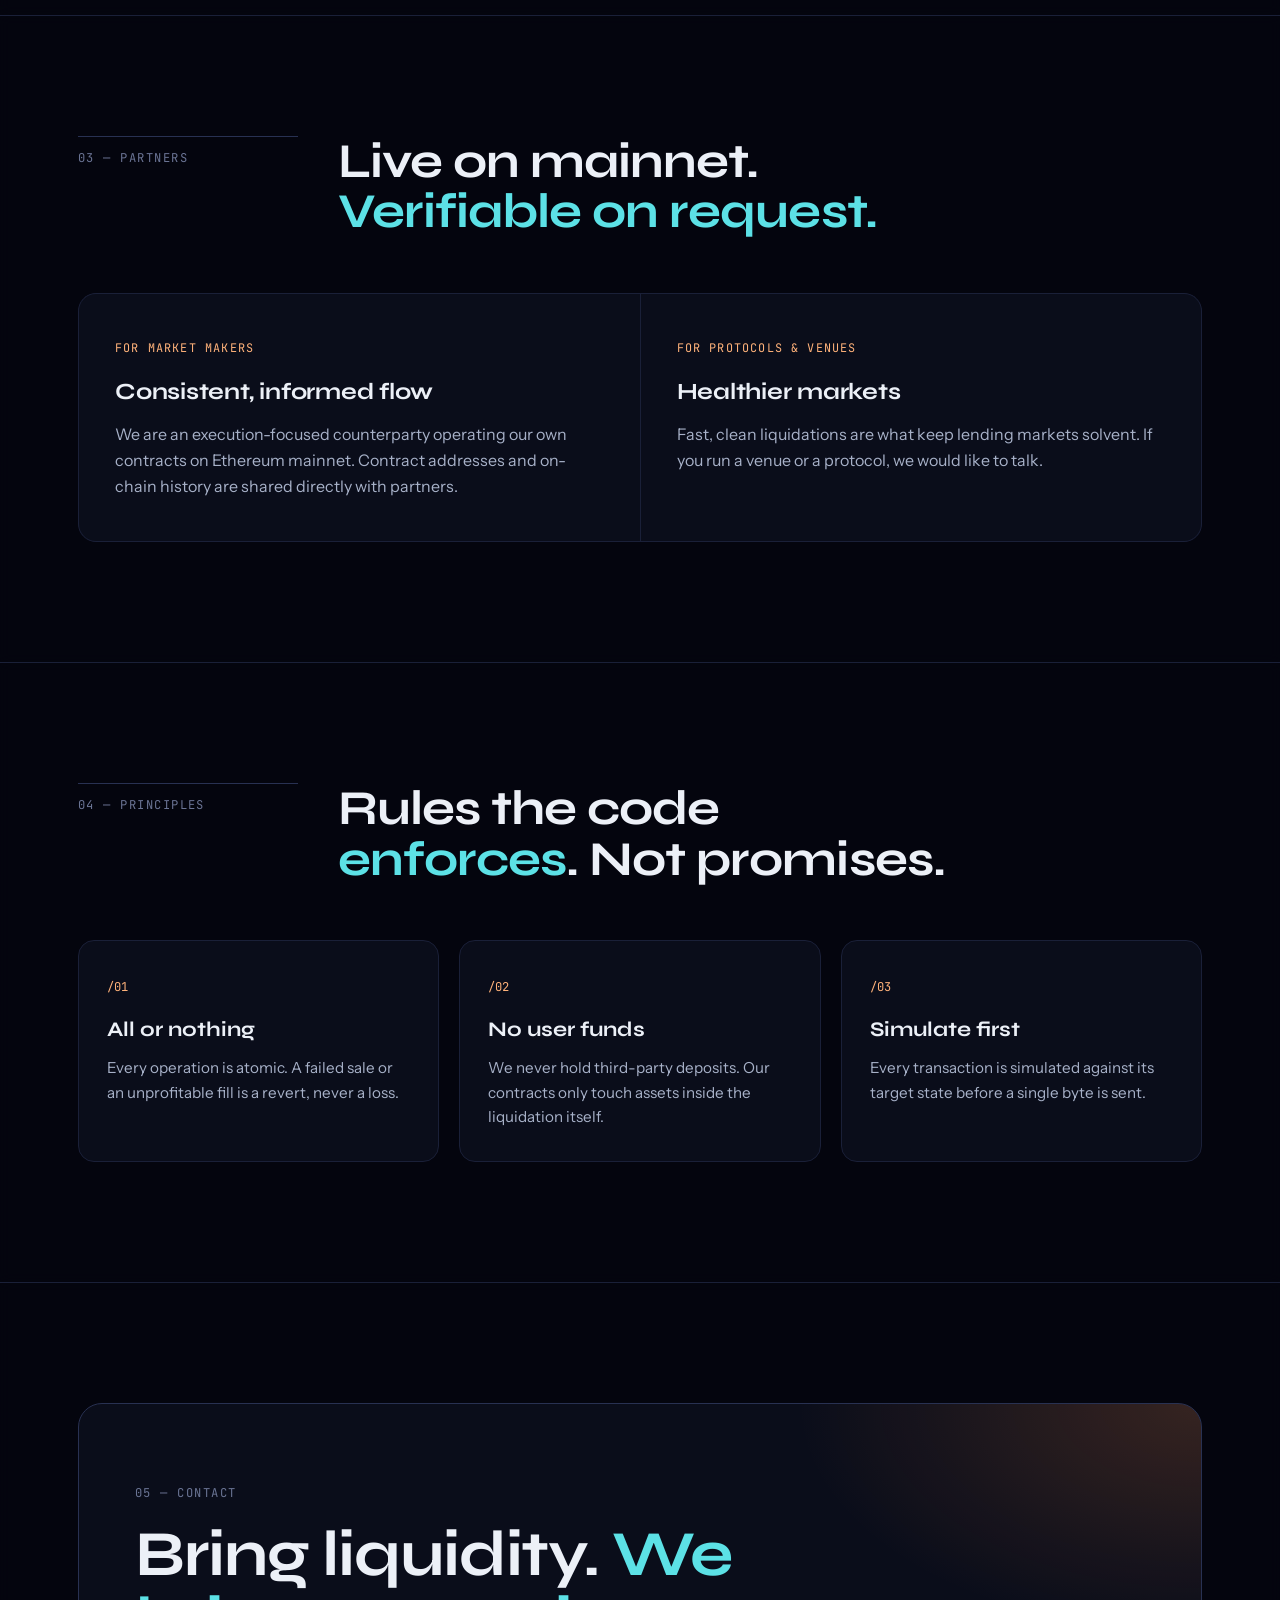
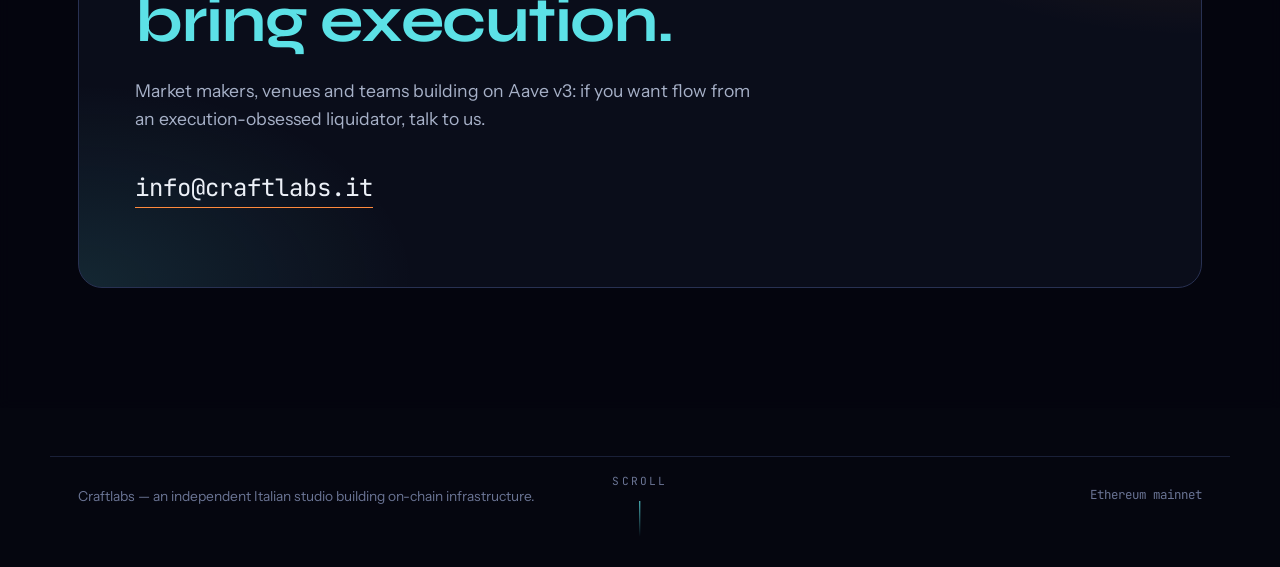
==== commit e157e910: "Site: keep the look, remove operational details and contract addresses (shared with partners on requ" ====
--- a/onchain.html
+++ b/onchain.html
@@ -175,7 +175,7 @@
     <div class="nav-links">
       <a href="#run">What we run</a>
       <a href="#anatomy">How it settles</a>
-      <a href="#contracts">Contracts</a>
+      <a href="#partners">Partners</a>
       <a href="#principles">Principles</a>
     </div>
     <a class="nav-cta" href="mailto:info@craftlabs.it">info@craftlabs.it</a>
@@ -188,10 +188,10 @@
       <div class="hero-in">
         <div class="eyebrow reveal d1"><span class="pulse"></span>Liquidation infrastructure · Aave v3 · Ethereum</div>
         <h1 class="reveal d2">Bad debt gets <span class="heat">one block</span> to live.</h1>
-        <p class="lede reveal d3">When a position breaks, we close it. Detect, borrow, liquidate, sell, repay — <b>one transaction, one block</b>. If it can't settle clean, it doesn't settle at all.</p>
+        <p class="lede reveal d3">When a position breaks, we close it — <b>atomically, in a single block</b>. Purpose-built execution for the moments when markets move fastest. If it can't settle clean, it doesn't settle at all.</p>
         <div class="hero-actions reveal d4">
           <a class="btn btn-heat" href="#anatomy">Watch it settle <span aria-hidden="true">→</span></a>
-          <a class="btn btn-ghost" href="#contracts">Read the contracts</a>
+          <a class="btn btn-ghost" href="#partners">Work with us</a>
         </div>
         <div class="head-block reveal d5" id="head" hidden><span>Ethereum head</span><b id="head-num">—</b><span id="head-age"></span></div>
       </div>
@@ -214,27 +214,23 @@
       <div class="caps sr">
         <article class="cap">
           <span class="cap-k">ATOMIC</span>
-          <h3>Flash-funded liquidations</h3>
-          <p>Repayment, seizure and sale happen inside one transaction, funded by a flash loan and repaid before the block closes. No inventory. No exposure left behind.</p>
-          <div class="chips"><span class="chip">flash loans</span><span class="chip">zero inventory</span></div>
-        </article>
-        <article class="cap">
-          <span class="cap-k">BATCHED</span>
-          <h3>Many positions, one shot</h3>
-          <p>When a price move tips several positions at once, we take them together — each isolated, so one failure never sinks the batch.</p>
-          <div class="chips"><span class="chip">per-position isolation</span></div>
+          <h3>Atomic by design</h3>
+          <p>Every operation completes inside a single transaction, or not at all. No positions carried, no exposure left behind when the block closes.</p>
+        </article>
+        <article class="cap">
+          <span class="cap-k">RESILIENT</span>
+          <h3>Built for volatility</h3>
+          <p>Our systems are designed for the worst minutes of the market — when prices gap, liquidity thins and everything happens at once.</p>
         </article>
         <article class="cap">
           <span class="cap-k">PRIVATE</span>
-          <h3>Order flow off the public mempool</h3>
-          <p>Bundles go out privately through Flashbots and MEV-Share, including the Chainlink SVR oracle-update auctions. Nothing to front-run.</p>
-          <div class="chips"><span class="chip">Flashbots</span><span class="chip">MEV-Share</span><span class="chip">Chainlink SVR</span></div>
-        </article>
-        <article class="cap">
-          <span class="cap-k">ROUTED</span>
-          <h3>Size, split across venues</h3>
-          <p>Large collateral is never dumped into a single pool. It is sliced across pools and venues for best execution — and RFQ market-maker liquidity is being wired in for size.</p>
-          <div class="chips"><span class="chip">Uniswap v3 / v4</span><span class="chip">Curve</span><span class="chip">aggregators</span><span class="chip">RFQ</span></div>
+          <h3>Private execution</h3>
+          <p>Our orders never touch the public mempool. Nothing to copy, nothing to front-run.</p>
+        </article>
+        <article class="cap">
+          <span class="cap-k">LIQUIDITY</span>
+          <h3>Execution at size</h3>
+          <p>We move meaningful size in volatile conditions, and we work with market makers to do it with minimal market impact.</p>
         </article>
       </div>
     </div>
@@ -250,11 +246,11 @@
         <div class="block-frame"><span>tx · single block</span><span id="anat-label">atomic</span></div>
         <div class="track">
           <span class="runner" aria-hidden="true"></span>
-          <div class="step"><div class="node">01</div><h4>Detect</h4><p>Health factors and oracle updates are tracked; every candidate is simulated against the state it will hit.</p></div>
-          <div class="step"><div class="node">02</div><h4>Borrow</h4><p>The debt asset is flash-borrowed for the length of the transaction.</p></div>
-          <div class="step"><div class="node">03</div><h4>Liquidate</h4><p>The position is liquidated on Aave v3 and the collateral lands in our contract.</p></div>
-          <div class="step"><div class="node">04</div><h4>Sell</h4><p>Collateral is sold for the debt asset, sized from the balance actually received.</p></div>
-          <div class="step"><div class="node">05</div><h4>Repay</h4><p>The flash loan is repaid and a minimum profit is enforced on-chain.</p></div>
+          <div class="step"><div class="node">01</div><h4>Detect</h4><p>Positions are monitored continuously, and every opportunity is simulated before it is acted on.</p></div>
+          <div class="step"><div class="node">02</div><h4>Borrow</h4><p>Capital is sourced for the length of the transaction — and only for that.</p></div>
+          <div class="step"><div class="node">03</div><h4>Liquidate</h4><p>The unhealthy position is closed on the protocol.</p></div>
+          <div class="step"><div class="node">04</div><h4>Sell</h4><p>Collateral is converted with best execution.</p></div>
+          <div class="step"><div class="node">05</div><h4>Repay</h4><p>Everything is settled before the block closes, with safeguards enforced on-chain.</p></div>
         </div>
         <div class="outcome">
           <div class="out ok"><b>Settles</b><span>Debt repaid, protocol healthier, loan closed — in the same block.</span></div>
@@ -264,21 +260,23 @@
     </div>
   </section>
 
-  <section id="contracts" class="panel">
+  <section id="partners" class="panel">
     <div class="wrap">
       <div class="sec-head sr">
-        <div class="sec-tag">03 — Contracts</div>
-        <h2>On mainnet. <em>Don't trust us — verify.</em></h2>
-      </div>
-      <div class="contracts sr">
-        <a class="contract" href="https://etherscan.io/address/0xF76ec682dd8271788755117e83A1F681b84a43be" target="_blank" rel="noopener">
-          <span class="name">Liquidator<small>Single-position liquidation and settlement</small></span>
-          <span class="addr">0xF76ec682dd8271788755117e83A1F681b84a43be</span><span class="arrow" aria-hidden="true">↗</span>
-        </a>
-        <a class="contract" href="https://etherscan.io/address/0x911b4d96779511ff47e2c1c2aa1c77085683e2e6" target="_blank" rel="noopener">
-          <span class="name">Batch liquidator<small>Several positions in one transaction</small></span>
-          <span class="addr">0x911b4d96779511ff47e2c1c2aa1c77085683e2e6</span><span class="arrow" aria-hidden="true">↗</span>
-        </a>
+        <div class="sec-tag">03 — Partners</div>
+        <h2>Live on mainnet. <em>Verifiable on request.</em></h2>
+      </div>
+      <div class="caps sr" style="grid-template-columns:1fr 1fr">
+        <article class="cap">
+          <span class="cap-k">FOR MARKET MAKERS</span>
+          <h3>Consistent, informed flow</h3>
+          <p>We are an execution-focused counterparty operating our own contracts on Ethereum mainnet. Contract addresses and on-chain history are shared directly with partners.</p>
+        </article>
+        <article class="cap">
+          <span class="cap-k">FOR PROTOCOLS &amp; VENUES</span>
+          <h3>Healthier markets</h3>
+          <p>Fast, clean liquidations are what keep lending markets solvent. If you run a venue or a protocol, we would like to talk.</p>
+        </article>
       </div>
     </div>
   </section>
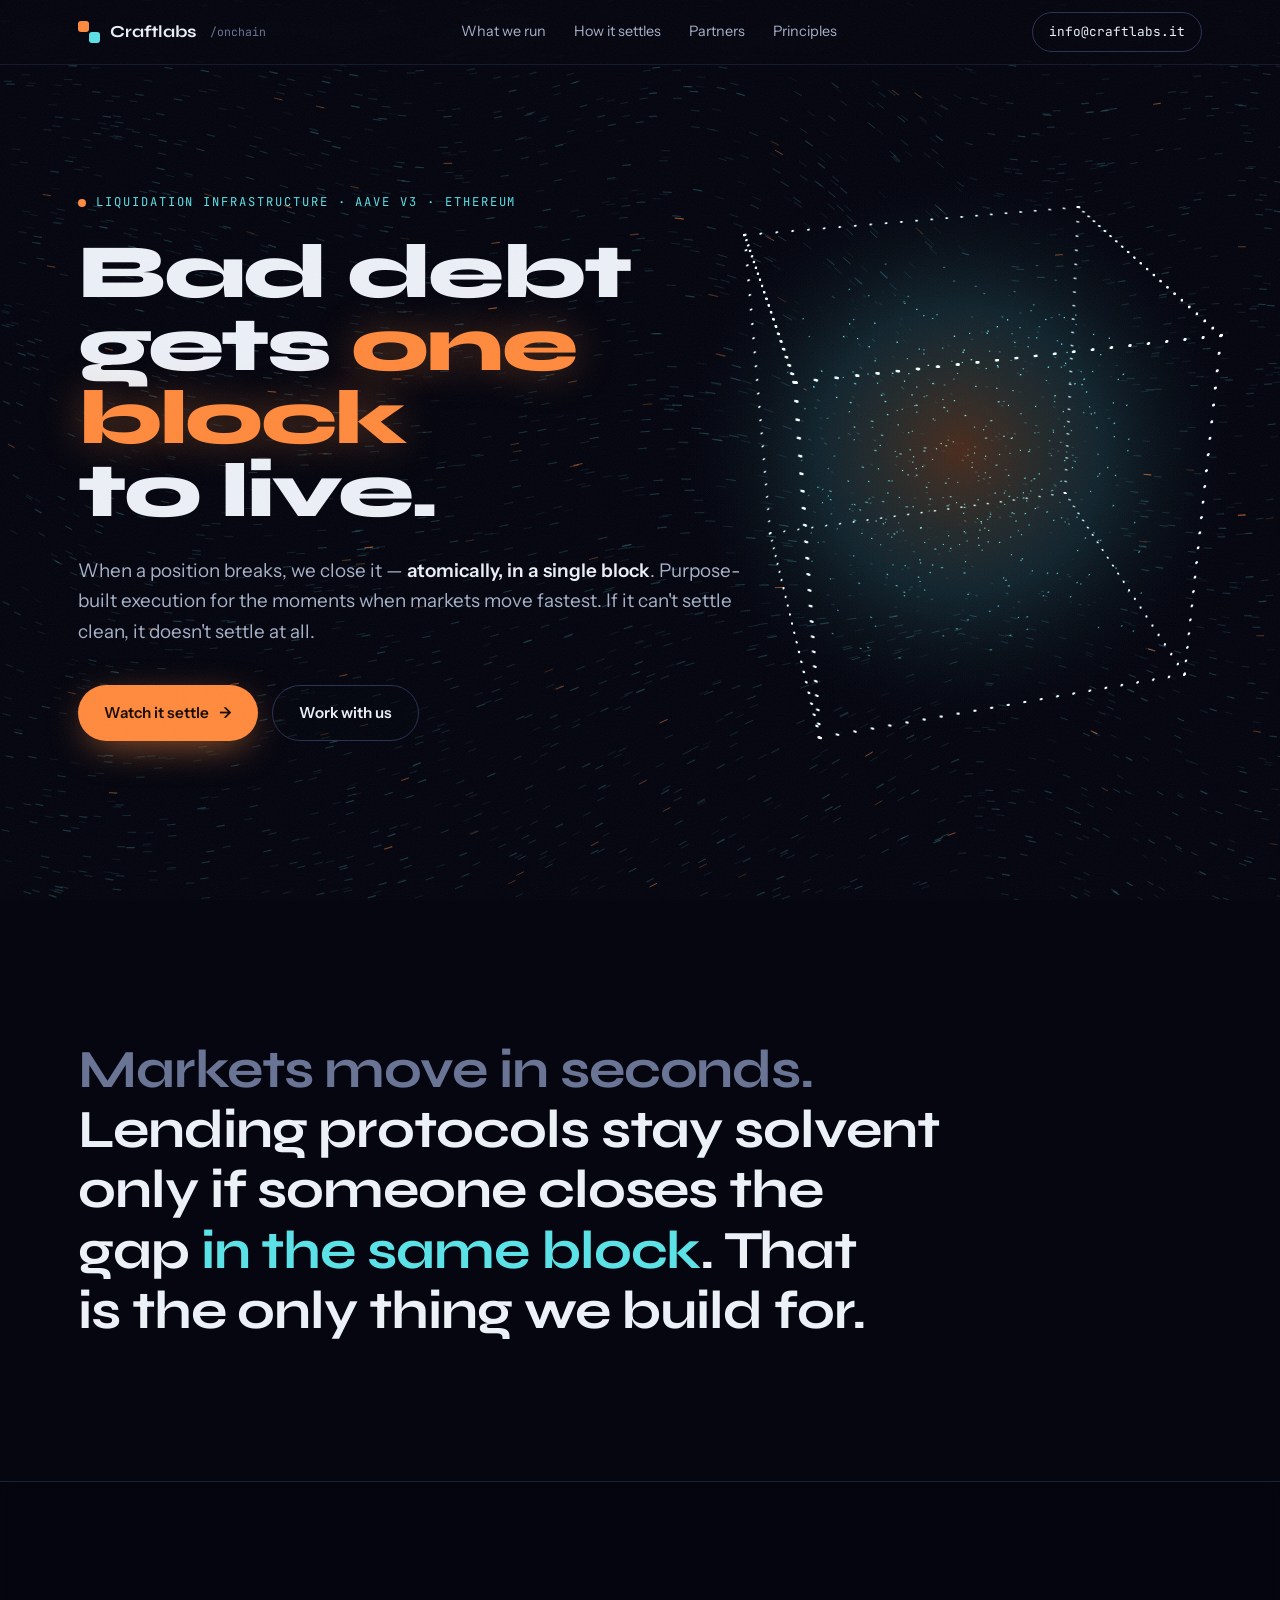
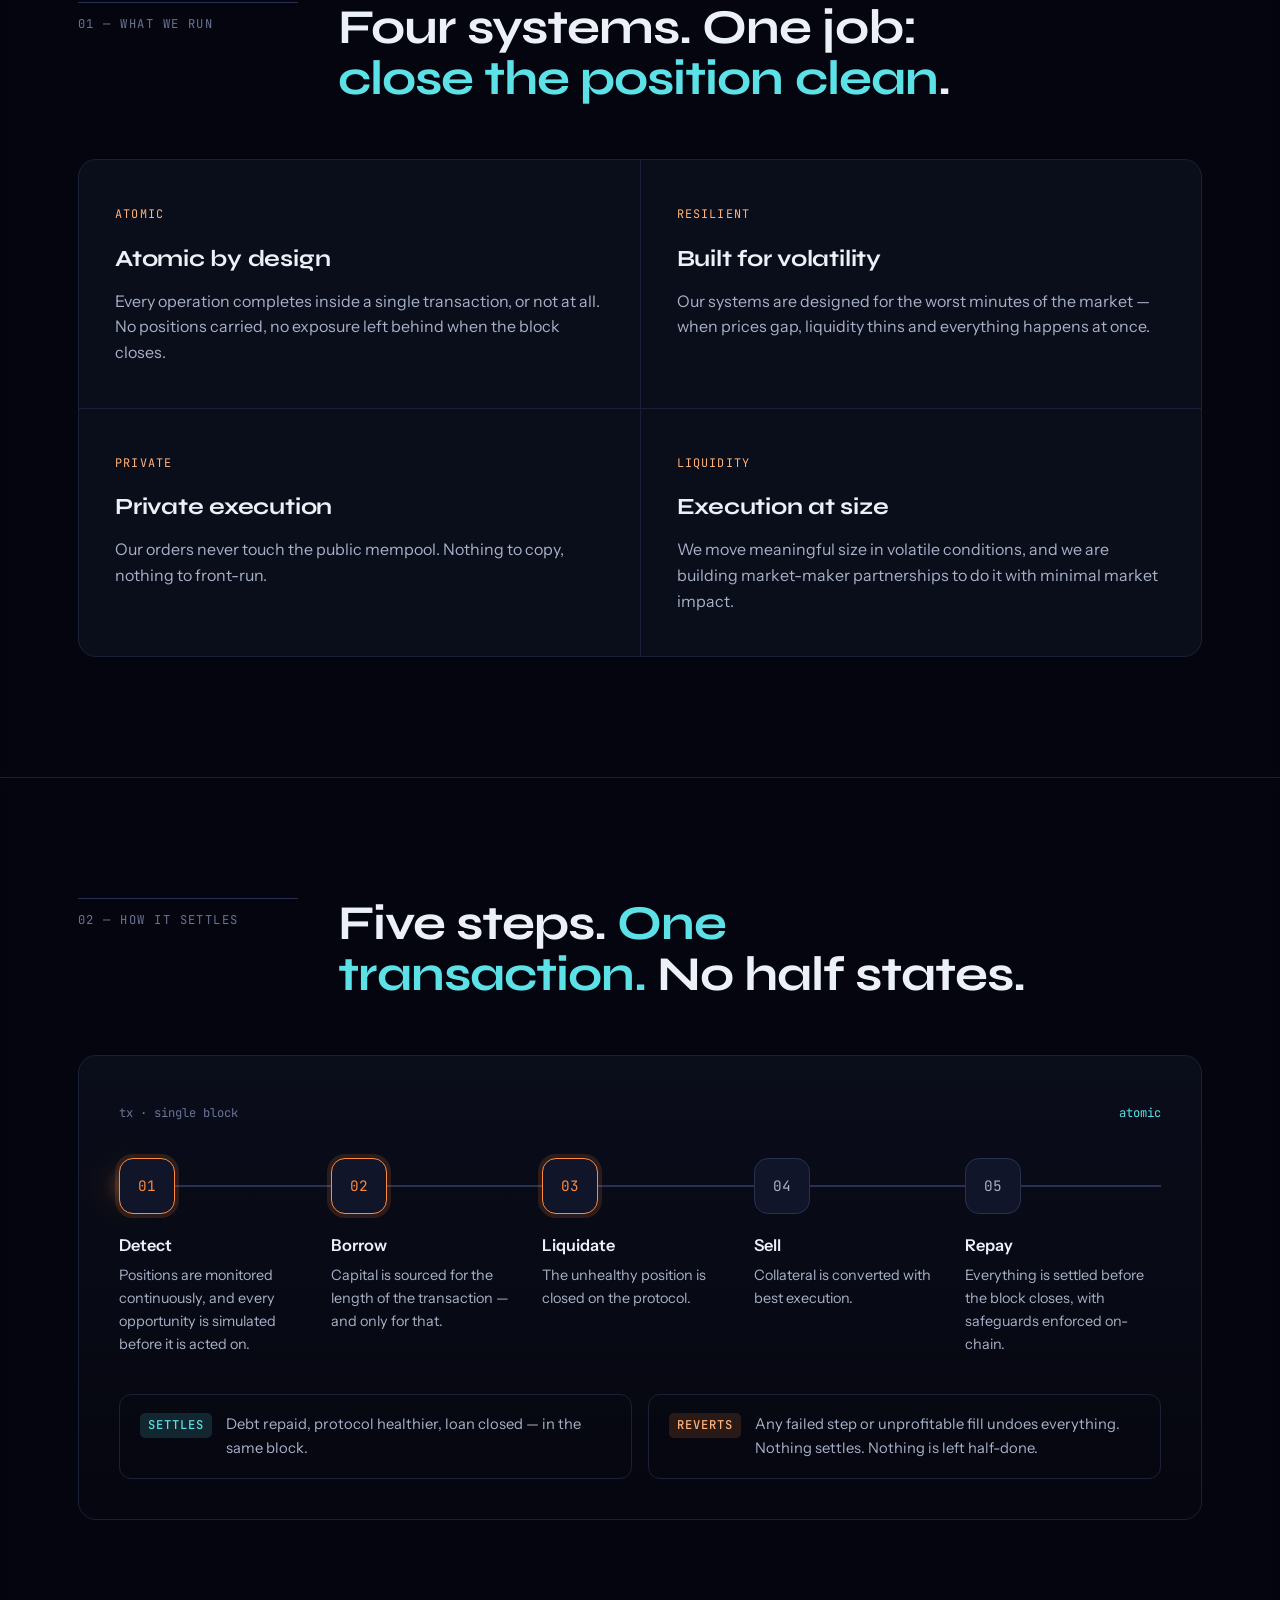
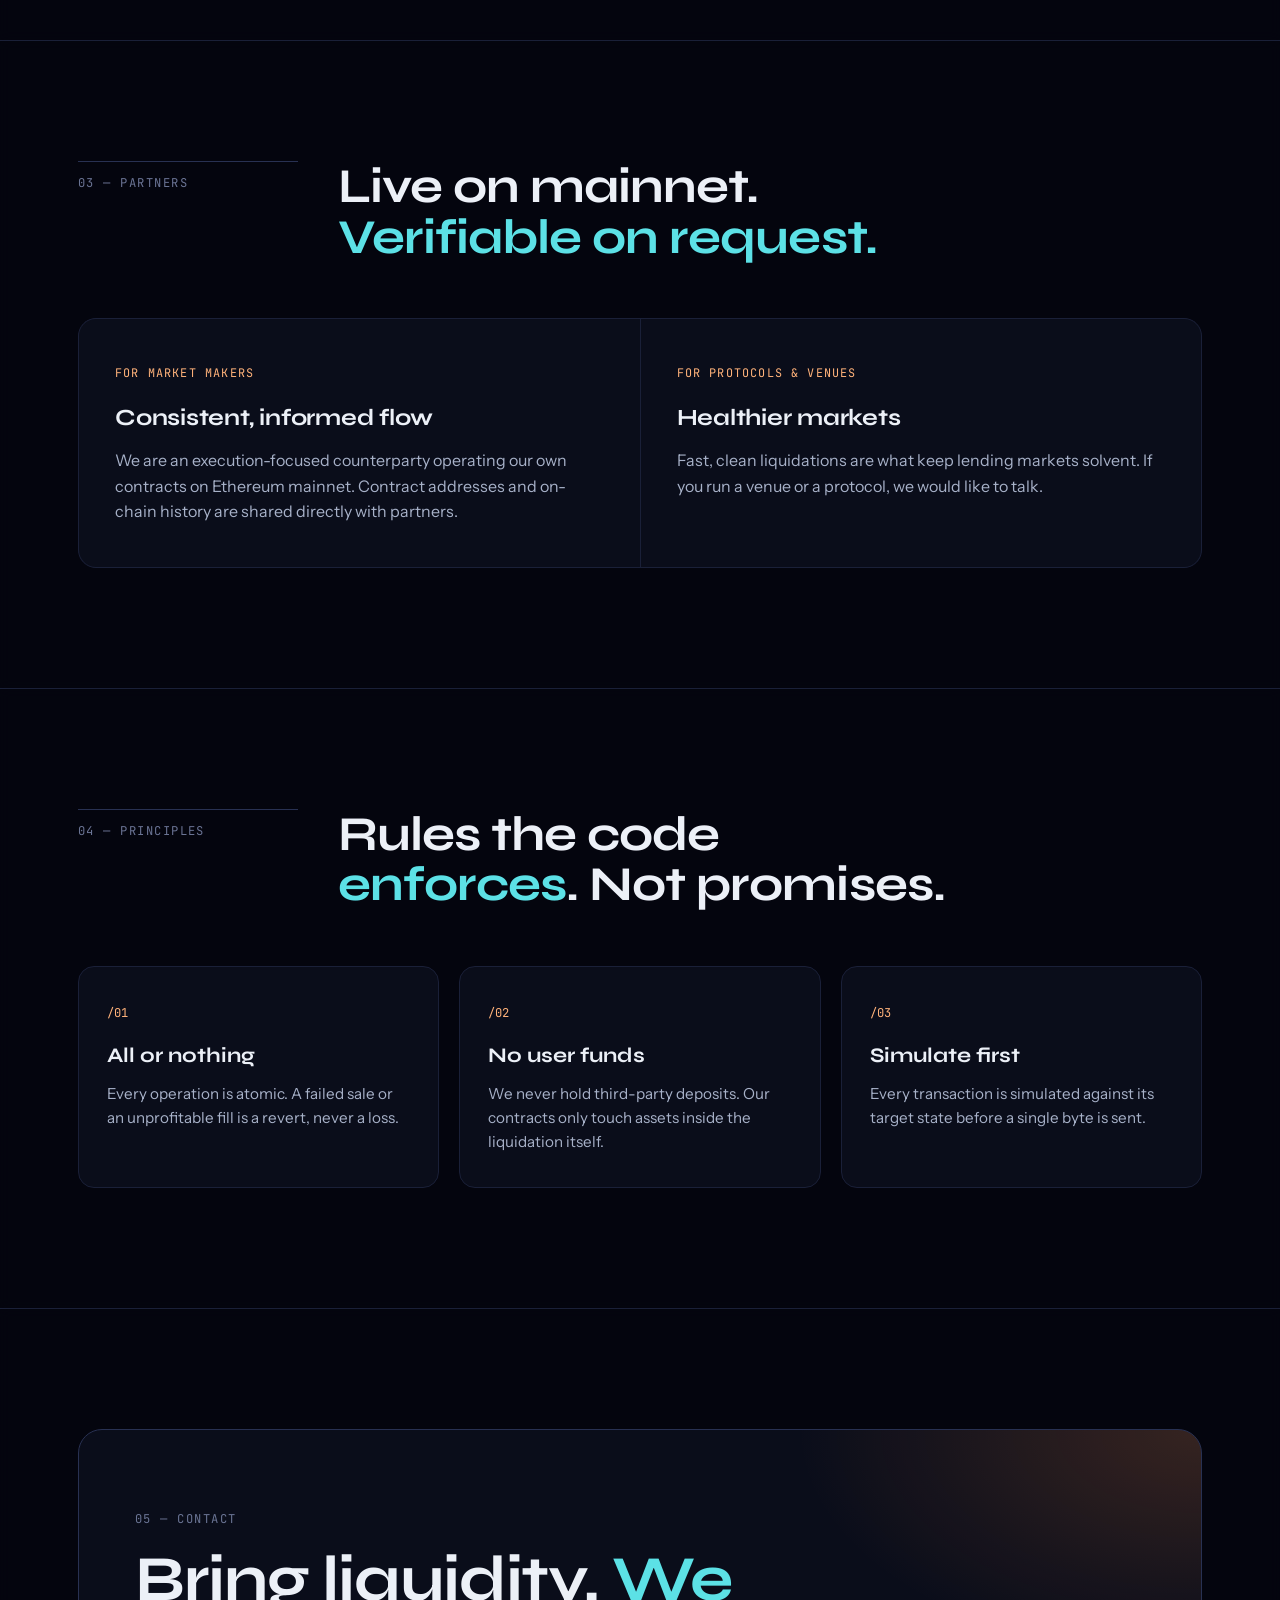
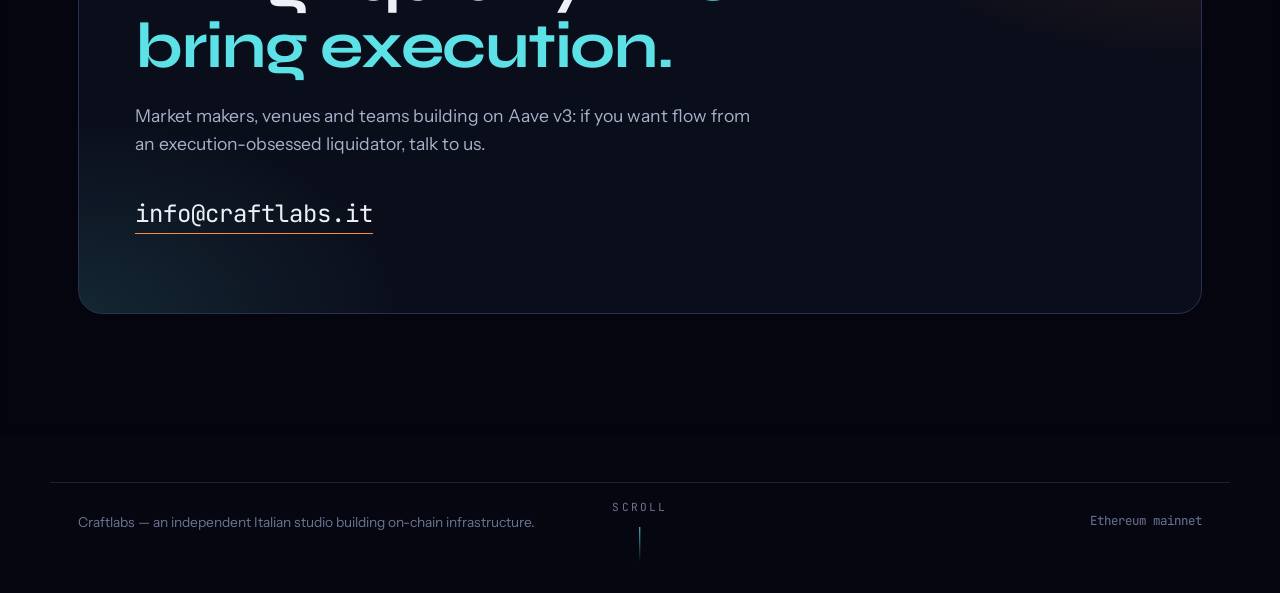
==== commit 72600c9a: "Site: market-maker partnerships stated as in progress Co-Authored-By: Claude Opus 5.5 <noreply@anthr" ====
--- a/onchain.html
+++ b/onchain.html
@@ -230,7 +230,7 @@
         <article class="cap">
           <span class="cap-k">LIQUIDITY</span>
           <h3>Execution at size</h3>
-          <p>We move meaningful size in volatile conditions, and we work with market makers to do it with minimal market impact.</p>
+          <p>We move meaningful size in volatile conditions, and we are building market-maker partnerships to do it with minimal market impact.</p>
         </article>
       </div>
     </div>
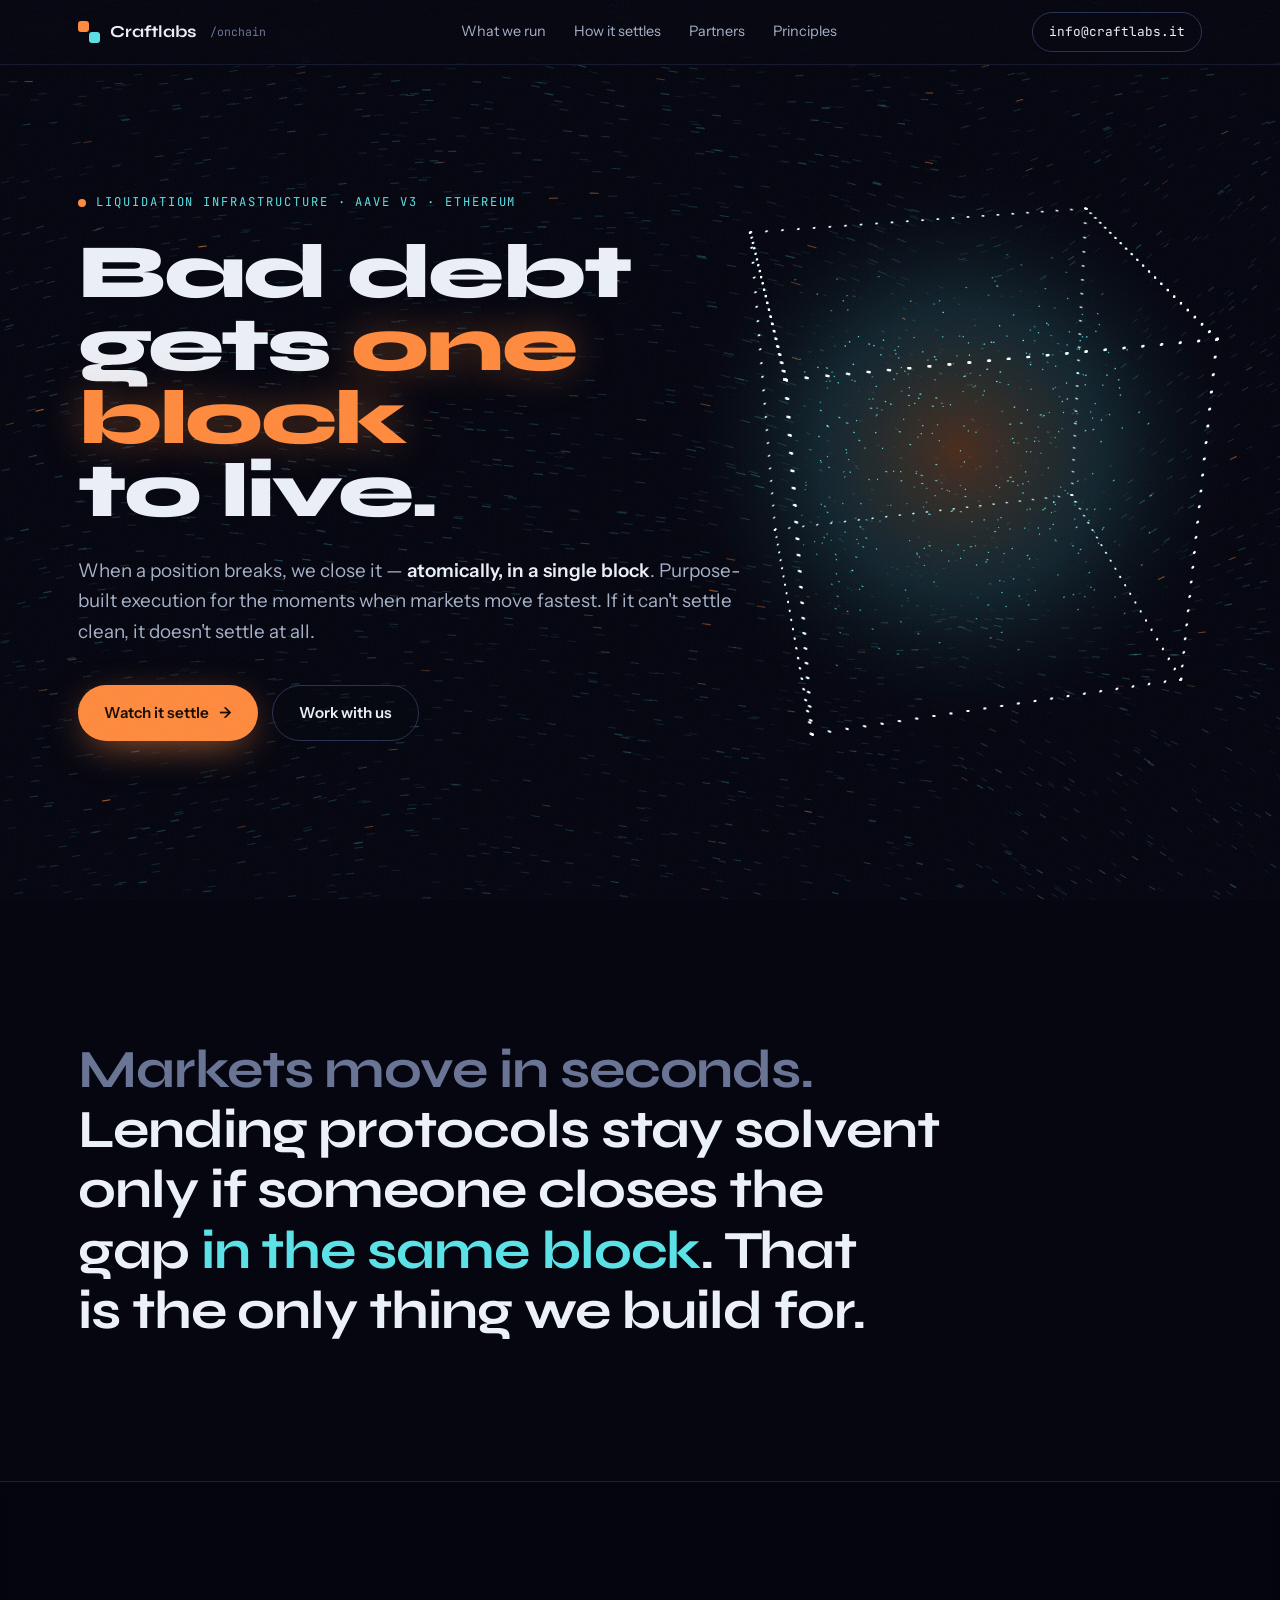
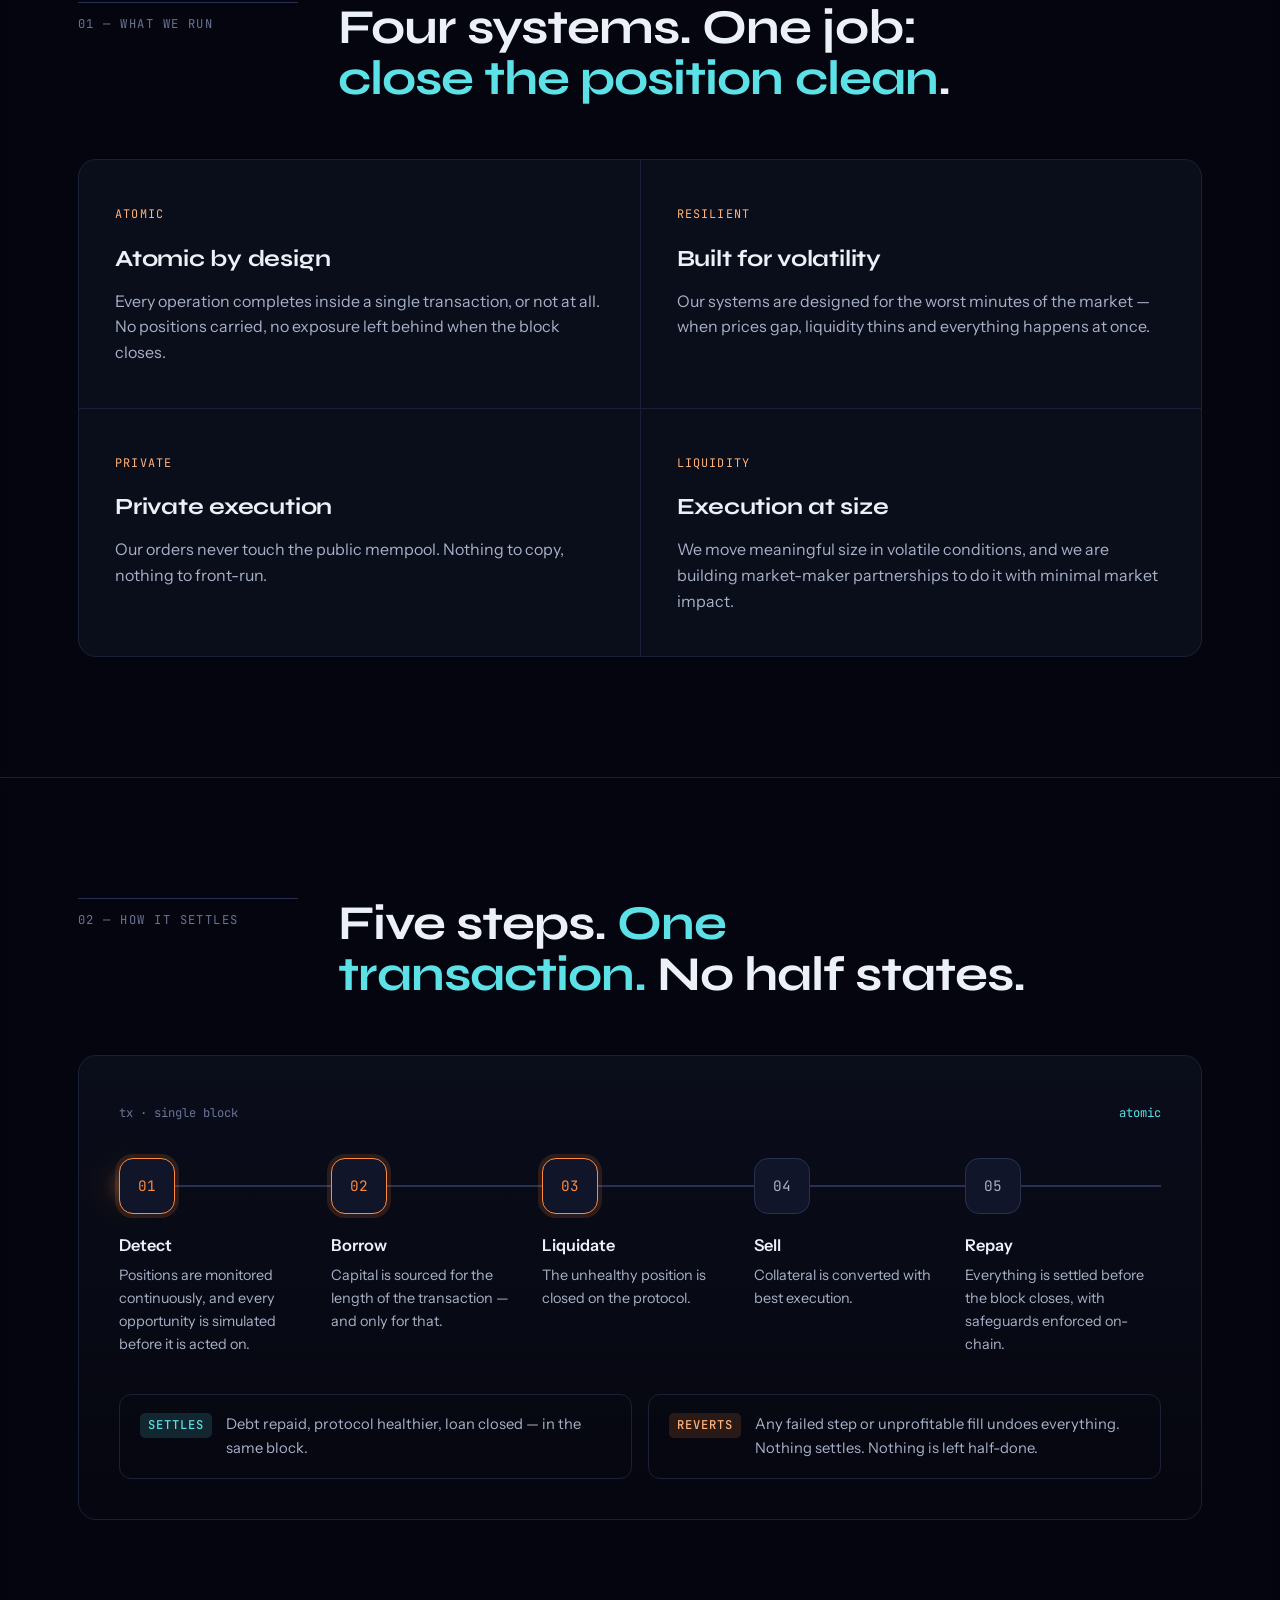
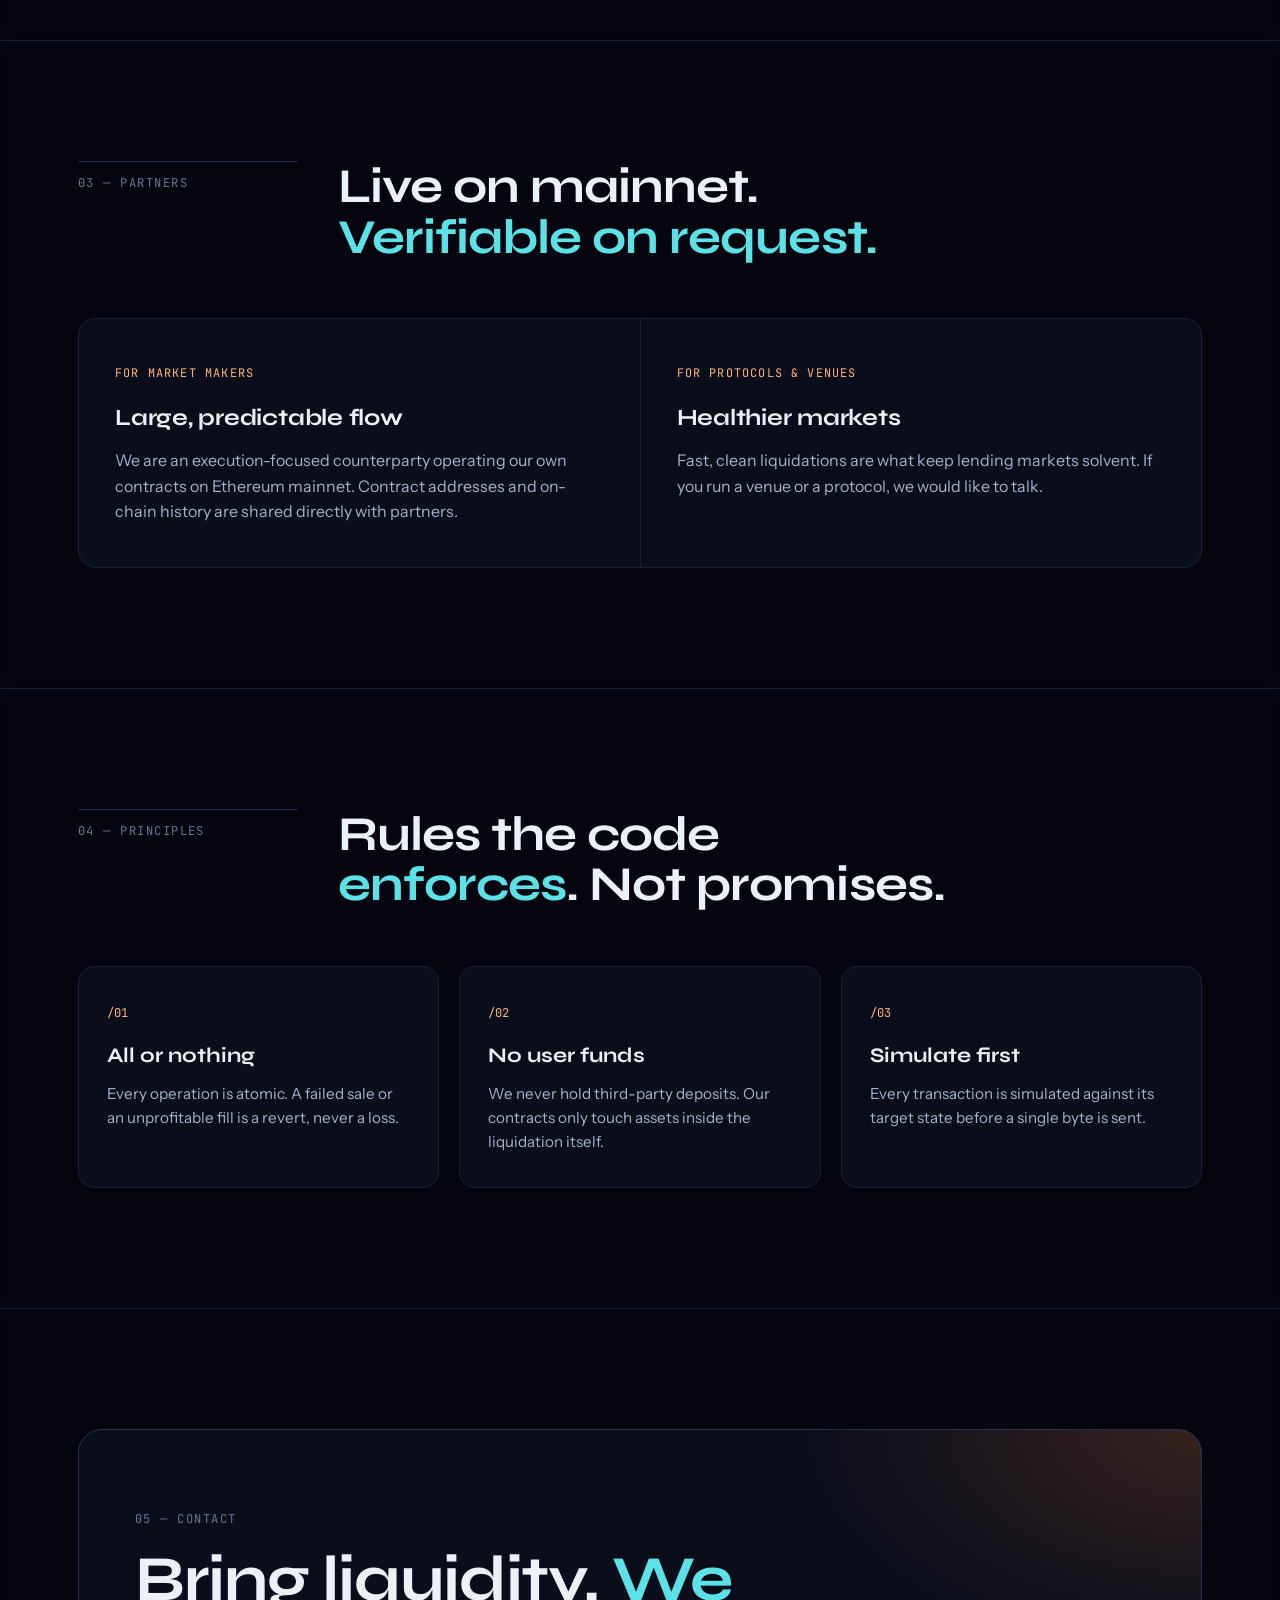
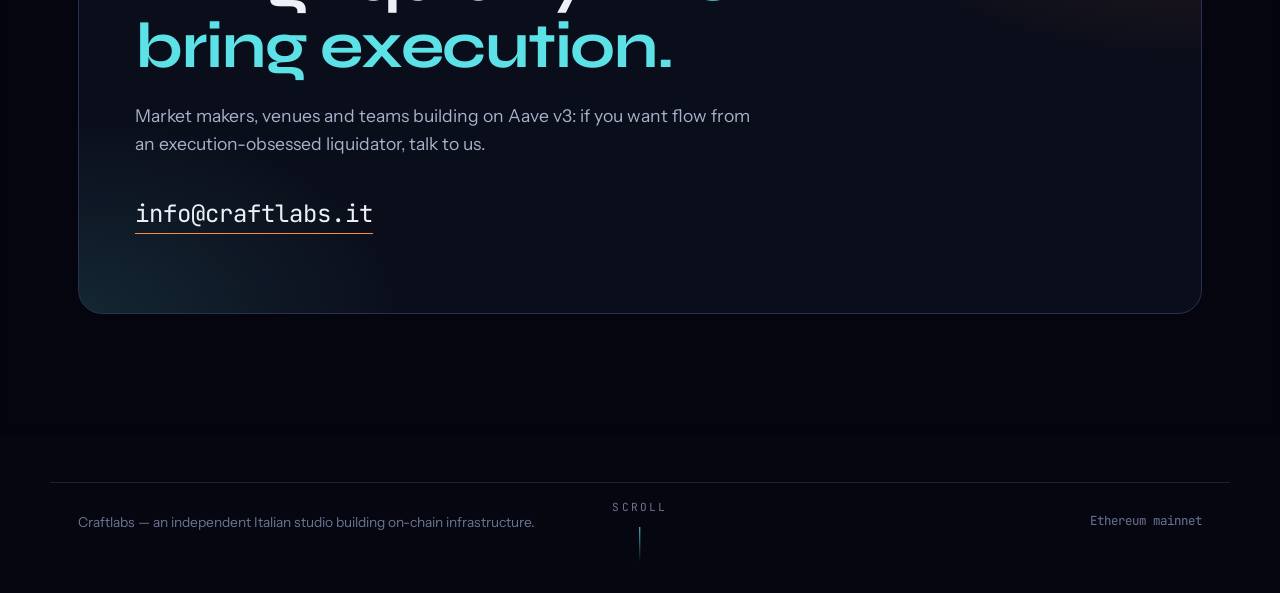
==== commit c2d3234a: "Site: market-maker card wording Co-Authored-By: Claude Opus 5.5 <noreply@anthropic.com>" ====
--- a/onchain.html
+++ b/onchain.html
@@ -269,7 +269,7 @@
       <div class="caps sr" style="grid-template-columns:1fr 1fr">
         <article class="cap">
           <span class="cap-k">FOR MARKET MAKERS</span>
-          <h3>Consistent, informed flow</h3>
+          <h3>Large, predictable flow</h3>
           <p>We are an execution-focused counterparty operating our own contracts on Ethereum mainnet. Contract addresses and on-chain history are shared directly with partners.</p>
         </article>
         <article class="cap">
